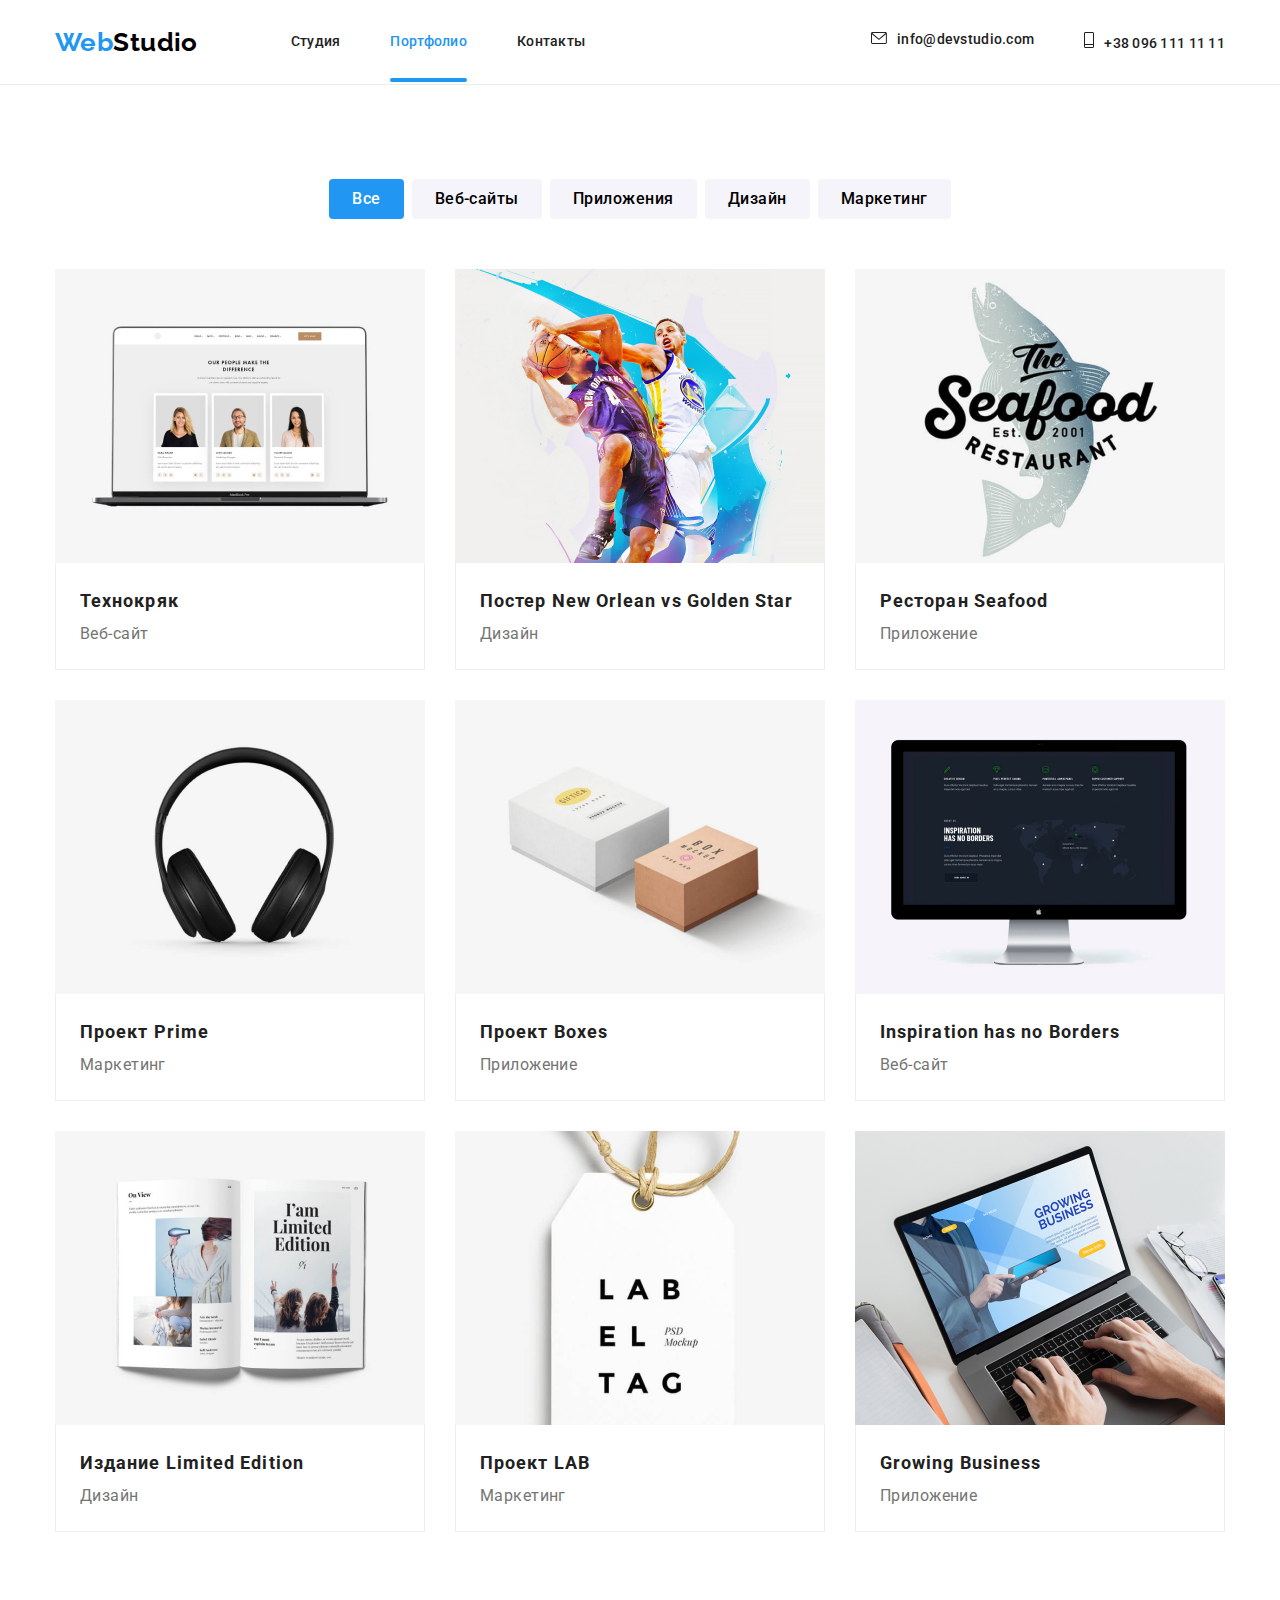
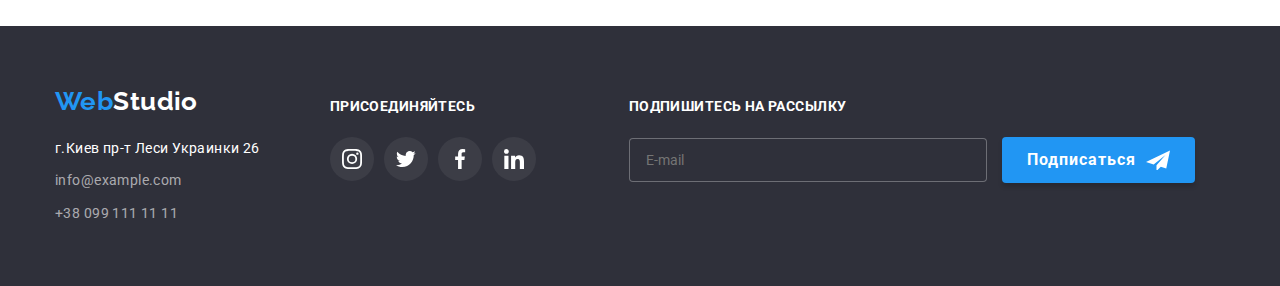
==== portfolio.html @ 928c5e3b "Initial commit" ====
<!DOCTYPE html>
<html lang="en">
  <head>
    <meta charset="UTF-8" />
    <meta http-equiv="X-UA-Compatible" content="IE=edge" />
    <meta name="viewport" content="width=device-width, initial-scale=1.0" />
    <title>Portfolio</title>
    <link rel="preconnect" href="https://fonts.googleapis.com" />
    <link rel="preconnect" href="https://fonts.gstatic.com" crossorigin />
    <link
      href="https://fonts.googleapis.com/css2?family=Raleway:ital,wght@0,700;1,700&family=Roboto:wght@400;500;700;900&display=swap"
      rel="stylesheet"
    />
    <link
    rel="stylesheet"
    href="https://cdnjs.cloudflare.com/ajax/libs/modern-normalize/1.1.0/modern-normalize.min.css"
  />
   <link rel="stylesheet" href="./css/main.min.css">
  </head>
  <body>
    <header class="header">
      <div class="container header__section">            
          <a class="header__logo logo link"=./index.html" 
            >Web<span class="header__logo--black">Studio</span></a>
        <nav class="header__nav">
        <ul class="nav list no-bullet">
          <li class="nav__item"><a href="./index.html" class="nav__link">Студия</a></li>
          <li class="nav__item"><a href="./portfolio.html" class="nav__link nav__link--current">Портфолио</a></li>
          <li class="nav__item"><a href="" class="nav__link">Контакты</a></li>
        </ul>
      </nav>
      <ul class="header-contact header-contack__list no-bullet">
        <li class="header-contact__item"><a href="mailto:info@devstudio.com" class="header-contact__link link"><svg class="header-contact__icon" width="16" height="12">
          <use href="./images/icons.svg#icon-envelope"></use>
        </svg>info@devstudio.com</a></li>
        <li class="header-contact__item"><a href="tel:+380961111111" class="header-contact__link link"><svg class="header-contact__icon" width="10" height="16">
          <use href="./images/icons.svg#icon-mobile"></use>
        </svg>+38 096 111 11 11</a></li>
      </ul>
    </div>
    
    </header>

    <main>
      <section class = "portfolio">
        <div class = "container">
        <h1 class = "section-title visually-hidden">Портфолио</h1>
        <ul class ="portfolio__buttons no-bullet">
          <li class ="button__list"><button type="button" class="portfolio__button portfolio__button--active">Все</button></li>
          <li class ="button__list"><button type="button" class="portfolio__button">Веб-сайты</button></li>
          <li class ="button__list"><button type="button" class="portfolio__button">Приложения</button></li>
          <li class ="button__list"><button type="button" class="portfolio__button">Дизайн</button></li>
          <li class ="button__list"><button type="button" class="portfolio__button">Маркетинг</button></li>
        </ul>

        <ul class="portfolio-cards no-bullet">
          <li class="portfolio-cards__item">   
            <a class="portfolio-cards__link" href="">          
           <div class = "portfolio-cards__description"> <img src="./images/laptop.jpg" alt="note-book" width="370" height="294" />
            <p class="portfolio-cards__text">Lorem ipsum dolor sit amet consectetur adipisicing elit. Quod exercitationem, recusandae earum porro expedita accusantium blanditiis molestias dignissimos quia ipsum doloremque veniam! Perferendis illo mollitia necessitatibus vero. Nihil, molestias soluta?</p>
</div>
            <div class="portfolio-name">
            <h2 class="portfolio-name__heading">Технокряк</h2>
            <p class="portfolio-name__descr">Веб-сайт</p> 
          </div>
          </a>
          </li>

          <li class="portfolio-cards__item">
            <a class="portfolio-cards__link" href="">
            <div class = "portfolio-cards__description"><img src="./images/players.jpg" alt="players" width="370" height="294" />
              <p class="portfolio-cards__text">Lorem ipsum dolor sit amet consectetur adipisicing elit. Quod exercitationem, recusandae earum porro expedita accusantium blanditiis molestias dignissimos quia ipsum doloremque veniam! Perferendis illo mollitia necessitatibus vero. Nihil, molestias soluta?</p>
            </div>
            <div class="portfolio-name">
            <h2 class="portfolio-name__heading">Постер New Orlean vs Golden Star</h2>
            <p class="portfolio-name__descr">Дизайн</p>
          </div>
          </a>
          </li>
          <li class="portfolio-cards__item">
            <a class="portfolio-cards__link" href="">
            <div class = "portfolio-cards__description"> <img src="./images/seafood.jpg" alt="logo restoran" width="370" height="294" />
              <p class="portfolio-cards__text">Lorem ipsum dolor sit amet consectetur adipisicing elit. Quod exercitationem, recusandae earum porro expedita accusantium blanditiis molestias dignissimos quia ipsum doloremque veniam! Perferendis illo mollitia necessitatibus vero. Nihil, molestias soluta?</p>
            </div>
            <div class="portfolio-name">
            <h2 class="portfolio-name__heading">Ресторан Seafood</h2>
            <p class="portfolio-name__descr">Приложение</p>
          </div>
          </a>
          </li>
          <li class="portfolio-cards__item">
            <a class="portfolio-cards__link" href="">
            <div class = "portfolio-cards__description"><img src="./images/headphones.jpg" alt="Headphones" width="370" height="294" />
              <p class="portfolio-cards__text">Lorem ipsum dolor sit amet consectetur adipisicing elit. Quod exercitationem, recusandae earum porro expedita accusantium blanditiis molestias dignissimos quia ipsum doloremque veniam! Perferendis illo mollitia necessitatibus vero. Nihil, molestias soluta?</p>
            </div>
            <div class="portfolio-name">
            <h2 class="portfolio-name__heading">Проект Prime</h2>
            <p class="portfolio-name__descr">Маркетинг</p>
          </div>
          </a>
          </li>
          <li class="portfolio-cards__item">
            <a class="portfolio-cards__link" href="">
            <div class = "portfolio-cards__description"><img src="./images/blocks.jpg" alt="two blocks" width="370" height="294" />
              <p class="portfolio-cards__text">Lorem ipsum dolor sit amet consectetur adipisicing elit. Quod exercitationem, recusandae earum porro expedita accusantium blanditiis molestias dignissimos quia ipsum doloremque veniam! Perferendis illo mollitia necessitatibus vero. Nihil, molestias soluta?</p>
            </div>
            <div class="portfolio-name">
            <h2 class="portfolio-name__heading">Проект Boxes</h2>
            <p class="portfolio-name__descr">Приложение</p>
          </div>
          </a>
          </li>
          <li class="portfolio-cards__item">
            <a class="portfolio-cards__link" href="">
            <div class = "portfolio-cards__description"><img src="./images/decktop.jpg" alt="Desctop" width="370" height="294" />
              <p class="portfolio-cards__text">Lorem ipsum dolor sit amet consectetur adipisicing elit. Quod exercitationem, recusandae earum porro expedita accusantium blanditiis molestias dignissimos quia ipsum doloremque veniam! Perferendis illo mollitia necessitatibus vero. Nihil, molestias soluta?</p>
            </div>
            <div class="portfolio-name">
            <h2 lang="en" class="portfolio-name__heading">Inspiration has no Borders</h2>
            <p class="portfolio-name__descr">Веб-сайт</p></div>
            </a>
          </li>
          <li class="portfolio-cards__item">
            <a class="portfolio-cards__link" href="">
            <div class = "portfolio-cards__description"><img src="./images/magazine.jpg" alt="page magazine" width="370" height="294" />
              <p class="portfolio-cards__text">Lorem ipsum dolor sit amet consectetur adipisicing elit. Quod exercitationem, recusandae earum porro expedita accusantium blanditiis molestias dignissimos quia ipsum doloremque veniam! Perferendis illo mollitia necessitatibus vero. Nihil, molestias soluta?</p>
            </div>
            <div class="portfolio-name">
            <h2 class="portfolio-name__heading">Издание Limited Edition</h2>
            <p class="portfolio-name__descr">Дизайн</p></div>
            </a>
          </li>
          <li class="portfolio-cards__item">
            <a class="portfolio-cards__link" href="">
            <div class = "portfolio-cards__description"><img src="./images/tag.jpg" alt="Medal" width="370" height="294" />           
            <p class="portfolio-cards__text">Lorem ipsum dolor sit amet consectetur adipisicing elit. Quod exercitationem, recusandae earum porro expedita accusantium blanditiis molestias dignissimos quia ipsum doloremque veniam! Perferendis illo mollitia necessitatibus vero. Nihil, molestias soluta?</p>
            </div>
            <div class="portfolio-name">
            <h2 class="portfolio-name__heading">Проект LAB</h2>
            <p class="portfolio-name__descr">Маркетинг</p>
            </div>
            </a>
          </li>
          <li class="portfolio-cards__item">
            <a class="portfolio-cards__link" href="">
            <div class = "portfolio-cards__description"><img src="./images/laptop_hands.jpg" alt="hands on the keybords" width="370" height="294"/>
            
            <p class="portfolio-cards__text">Lorem ipsum dolor sit amet consectetur adipisicing elit. Quod exercitationem, recusandae earum porro expedita accusantium blanditiis molestias dignissimos quia ipsum doloremque veniam! Perferendis illo mollitia necessitatibus vero. Nihil, molestias soluta?</p>
          </div>
            <div class="portfolio-name">
            <h2 lang="en" class="portfolio-name__heading">Growing Business</h2>
            <p class="portfolio-name__descr">Приложение</p></div>
            </a>
          </li>
        </ul>
      </div>
      </section>
    </main>
    <footer class="footer">
      <div class="container">
        <div class="footer-flex">
          <div class="footer__contact">
      <a class="footer__logo logo link" href="./index.html"
      >Web<span class="footer__logo--white">Studio</span></a
    >
<address class="footer-contact">
        <ul class="no-bullet footer-contact__list">
          <li class="footer-adress footer-contact__list">
            <a
              href="https://goo.gl/maps/FCQ5aKZxrLypP4Zz5"
              class="footer-link footer-address"
              target="_blank"
              rel="noopener noreferrer"
            >
              г.Киев пр-т Леси Украинки 26
            </a>
          </li>
          <li class="footer-list">
            <a href="mailto:info@example.com" class="footer-link footer-contacts"
              >info@example.com</a
            >
          </li>
          <li class="footer-list">
            <a href="tel:+380991111111" class="footer-link footer-contacts">+38 099 111 11 11</a>
          </li>
        </ul>
      </address>    
    </div>    
   
    <div class ="social-footer">
      <p class ="social-footer__text">Присоединяйтесь</p>
      <ul class = "social-footer__list"> 
      <li class="social-footer__item"><a class="social-footer__link" href=""> <svg class="social-footer__icon" width="20" height="20">
        <use href="./images/icons.svg#icon-instagram"></use>
      </svg>
    </a> 
      </svg>
    </a>
  </li>
  <li class="social-footer__item"><a class="social-footer__link" href="">
    <svg class="social-footer__icon" width="20" height="20">
   <use href="./images/icons.svg#icon-twitter"></use>
 </svg>
</a>
</li>
<li class="social-foter__item"><a class="social-footer__link" href=""> 
  <svg class="social-footer__icon" width="20" height="20">
  <use href="./images/icons.svg#icon-facebook"></use>
</svg>
</a>
</li>      
<li class="social-foter__item"><a class="social-footer__link" href=""> 
  <svg class="social-footer__icon" width="20" height="20">
  <use href="./images/icons.svg#icon-linkedin"></use>
</svg>
</a>
</li>    
</ul>
      </div>
      <div class="footer-submit">
        <p class="footer-submit__text">Подпишитесь на рассылку</p>
        <div class="footer-submit__form">
          <label class="footer-submit__label" for="submit-mail"></label>
          <input class="footer-submit__input" type="email" name="submit-mail" id="submit-mail" placeholder="E-mail">
          <button class="footer-submit__btn" type="submit">Подписаться</button>
        </div>
    </div>
  </div>
    </footer> 
   </body>
</html>
---- css/main.min.css ----
:root{--main-text-cl: #757575;--add-cl: #212121;--white-cl: #ffffff;--black-cl: #000000;--accent-cl: #2196f3;--background-dark: #2f303a;--alt-background: #f5f4fa;--logo-color: #afb1b8;--timing-function: cubic-bezier(0.4, 0, 0.2, 1);--animation-duration: 250ms;--timing-function1: transform 250ms cubic-bezier(0.4, 0, 0.2, 1)}html{-webkit-box-sizing:border-box;box-sizing:border-box}*,*::before,*::after{-webkit-box-sizing:border-box;box-sizing:border-box}body{font-family:"Roboto",sans-serif;color:var(--main-text-cl);font-size:14px;background-color:var(--white-cl);letter-spacing:.03em}.link{text-decoration:none}h1,h2,h3,h4,h5,h6,p,ul{margin:0;padding:0}img{display:block;height:auto;max-width:100%}.button-cursor{cursor:pointer}.list{padding:0;margin:0}a{text-decoration:none}.no-bullet{list-style:none}.container{max-width:1200px;width:100%;margin-left:auto;margin-right:auto;padding-left:15px;padding-right:15px}.logo{font-family:"Raleway";font-weight:700;font-size:26px;line-height:1.19;color:var(--accent-cl)}.visually-hidden{position:absolute;clip:rect(1px 1px 1px 1px);clip:rect(1px, 1px, 1px, 1px);padding:0;border:0;height:1px;width:1px;overflow:hidden}.header__logo--black{color:var(--black-cl)}.logo-white{color:var(--white-cl)}.header{border-bottom:1px solid #ececec}.header__section{display:-webkit-box;display:-ms-flexbox;display:flex;-webkit-box-align:center;-ms-flex-align:center;align-items:center}.header__nav{margin-left:93px}.nav{display:-webkit-box;display:-ms-flexbox;display:flex}.nav__item:not(:last-child){margin-right:50px}.nav__link,.header-contact__link{display:block;padding-top:32px;padding-bottom:32px;font-weight:500;line-height:1.14;letter-spacing:.02em;text-decoration:none;color:var(--add-cl);-webkit-transition-property:color;transition-property:color;-webkit-transition-duration:var(--animation-duration);transition-duration:var(--animation-duration);-webkit-transition-timing-function:var(--timing-function);transition-timing-function:var(--timing-function)}.header-contact__link:hover,.header-contact__link:focus{color:var(--accent-cl)}.header-contact{display:-webkit-box;display:-ms-flexbox;display:flex;margin-left:auto}.header-contack__list{margin-left:auto}.header-contact__item+.header-contact__item{margin-left:50px}.header-contact__icon{margin-right:10px;fill:currentColor}.nav__link{position:relative}.nav__link:focus,.nav__link:hover{color:var(--accent-cl)}.nav__link--current{color:var(--accent-cl)}.nav__link--current::before{content:"";position:absolute;height:4px;width:100%;border-radius:2px;left:0;bottom:0;background-color:var(--accent-cl)}.hero{max-width:1600px;height:600px;margin-left:auto;margin-right:auto;padding-top:200px;padding-bottom:200px;background-image:-webkit-gradient(linear, left top, right top, from(rgba(47, 48, 58, 0.4)), to(rgba(47, 48, 58, 0.4))),url(../images/hero.jpg);background-image:linear-gradient(to right, rgba(47, 48, 58, 0.4), rgba(47, 48, 58, 0.4)),url(../images/hero.jpg);background-color:var(--background-dark);background-repeat:no-repeat;background-position:center;background-size:cover;text-align:center;color:var(--white-cl)}.hero__title{margin-bottom:30px;max-width:696px;margin-left:auto;margin-right:auto;font-weight:900;font-size:44px;line-height:1.36;text-align:center;letter-spacing:.06em;text-transform:uppercase}.hero__button{border-radius:4px;border:1px solid rgba(0,0,0,0);padding:10px 32px;font-weight:700;font-size:16px;font-family:inherit;line-height:1.8;letter-spacing:.06em;background-color:var(--accent-cl);color:var(--white-cl);-webkit-transition-property:background-color;transition-property:background-color;-webkit-transition-duration:var(--animation-duration);transition-duration:var(--animation-duration);-webkit-transition-timing-function:var(--timing-function);transition-timing-function:var(--timing-function)}.hero__button:hover,.hero__button:focus{color:var(--accent-cl);background-color:var(--white-cl)}.features{padding-top:94px;padding-bottom:94px}.feature-list{display:-webkit-box;display:-ms-flexbox;display:flex;margin-right:-30px}.feature-list__items{margin-right:30px;max-width:270px}.features-list__icon-fon{display:-webkit-box;display:-ms-flexbox;display:flex;width:270px;height:120px;-webkit-box-align:center;-ms-flex-align:center;align-items:center;-webkit-box-pack:center;-ms-flex-pack:center;justify-content:center;margin-bottom:30px;background-color:var(--alt-background)}.features-list__icon{-webkit-box-align:center;-ms-flex-align:center;align-items:center}.features-list__title{margin-bottom:10px;font-size:14px;line-height:1.14;text-transform:uppercase;color:var(--add-cl)}.features-list__text{line-height:1.71}.activity{padding-bottom:94px}.activity__title{text-align:center;color:var(--add-cl);margin-bottom:50px;font-size:36px;line-height:1.16}.list-activity{display:-webkit-box;display:-ms-flexbox;display:flex}.list-activity__item:not(:last-child){margin-right:30px}.list-activity__item{position:relative}.list-activity__text{position:absolute;width:100%;bottom:0;padding:27px 0px;font-weight:bold;font-size:14px;line-height:1.14;text-align:center;text-transform:uppercase;color:var(--white-cl);background-color:rgba(47,48,58,.8)}.team{padding-bottom:94px;padding-top:94px;background-color:var(--alt-background)}.team-title{text-align:center;color:var(--add-cl);margin-bottom:50px;font-size:36px;line-height:1.16}.team-list{display:-webkit-box;display:-ms-flexbox;display:flex;padding:30px 0px}.team-list__item--shadow:not(:last-child){margin-right:30px}.team-list__item--shadow{-webkit-box-shadow:0px 1px 3px rgba(0,0,0,.12),0px 1px 1px rgba(0,0,0,.14),0px 2px 1px rgba(0,0,0,.2);box-shadow:0px 1px 3px rgba(0,0,0,.12),0px 1px 1px rgba(0,0,0,.14),0px 2px 1px rgba(0,0,0,.2);border-bottom-left-radius:4px;border-bottom-right-radius:4px;background-color:var(--white-cl)}.team-list__worker{margin-top:35px;font-weight:500;font-size:16px;line-height:1.18;text-align:center;color:var(--add-cl)}.team-list__profession{margin-top:10px;padding-bottom:30px;font-size:16px;line-height:1.18;text-align:center}.team-list__social-list{list-style:none;display:-webkit-box;display:-ms-flexbox;display:flex;-webkit-box-pack:center;-ms-flex-pack:center;justify-content:center;-webkit-box-align:center;-ms-flex-align:center;align-items:center;margin-right:-10px;padding-bottom:30px}.team-list__social-item{margin-right:10px}.team-list__social-link{display:-webkit-box;display:-ms-flexbox;display:flex;-webkit-box-pack:center;-ms-flex-pack:center;justify-content:center;-webkit-box-align:center;-ms-flex-align:center;align-items:center;width:44px;height:44px;border-radius:50%;color:var(--logo-color);-webkit-transition-property:color,background-color;transition-property:color,background-color;-webkit-transition-duration:var(--animation-duration);transition-duration:var(--animation-duration);-webkit-transition-timing-function:var(--timing-function);transition-timing-function:var(--timing-function)}.team-list__social-link:hover,.team-list__social-link:focus{color:var(--white-cl);background-color:var(--accent-cl)}.team-list__social-logo{fill:currentColor}.client{padding-top:94px;padding-bottom:94px}.client__title{margin-bottom:50px;font-weight:700;font-size:36px;line-height:1.17;text-align:center;color:var(--add-cl)}.client__list{padding:0;margin:0;list-style:none;display:-webkit-box;display:-ms-flexbox;display:flex}.client__item:not(:last-child){margin-right:30px}.client__item{width:170px;height:90px}.client__link{display:-webkit-box;display:-ms-flexbox;display:flex;-webkit-box-pack:center;-ms-flex-pack:center;justify-content:center;-webkit-box-align:center;-ms-flex-align:center;align-items:center;width:170px;height:92px;border:1px solid var(--logo-color);border-radius:4px;color:var(--accent-cl);-webkit-transition-property:border;transition-property:border;-webkit-transition-duration:var(--animation-duration);transition-duration:var(--animation-duration);-webkit-transition-timing-function:var(--timing-function);transition-timing-function:var(--timing-function)}.client__link:hover,.client__link:focus{border:1px solid var(--accent-cl)}.client__link:hover .client__icon,.client__link:focus .client__icon{fill:var(--accent-cl)}.client__icon{fill:var(--logo-color);-webkit-transition-property:fill;transition-property:fill;-webkit-transition-duration:var(--animation-duration);transition-duration:var(--animation-duration);-webkit-transition-timing-function:var(--timing-function);transition-timing-function:var(--timing-function)}.footer{padding-top:60px;padding-bottom:60px;background-color:var(--background-dark);color:var(--white-cl)}.footer-flex{display:-webkit-box;display:-ms-flexbox;display:flex;margin:0;padding:0}.footer__logo--white{color:var(--white-cl)}.footer-contact{margin-top:20px}.footer-list:not(:first-child){margin-top:9px}.footer-title,.footer-link{font-family:"Raleway";font-weight:700;font-size:26px;line-height:1.19;letter-spacing:.03em;text-decoration:none;color:var(--white-cl);-webkit-transition-property:color;transition-property:color;-webkit-transition-duration:var(--animation-duration);transition-duration:var(--animation-duration);-webkit-transition-timing-function:var(--timing-function);transition-timing-function:var(--timing-function)}.footer-address{font-family:"roboto";font-weight:400;font-size:14px;line-height:1.7;letter-spacing:.03em;font-style:normal}.footer-contacts{font-family:"roboto";font-weight:400;font-size:14px;line-height:1.7;letter-spacing:.03em;color:rgba(255,255,255,.6);font-style:normal}.footer-contacts:hover,.footer-contacts:focus{color:var(--accent-cl)}.social-footer{margin-left:70px;width:206px}.social-footer__text{padding:20px 0px 10px 0px;margin-bottom:20px;font-weight:700;font-size:14px;line-height:1.14px;text-transform:uppercase;color:var(--white-cl)}.social-footer__list{display:-webkit-box;display:-ms-flexbox;display:flex;padding:0;margin-top:0;list-style:none;-webkit-box-pack:justify;-ms-flex-pack:justify;justify-content:space-between;-webkit-box-align:center;-ms-flex-align:center;align-items:center}.social-footer__item{width:44px;height:44px}.social-footer__link{width:44px;height:44px;display:block;border-radius:50%;color:#fff;background-color:rgba(255,255,255,.062745098)}.social-footer__link:hover,.social-footer__link:focus{color:var(--white-cl);background-color:var(--accent-cl)}.social-footer__icon{margin:12px 0px 0px 12px;fill:currentColor}.footer-submit{width:570px;margin-left:93px}.footer-submit__text{padding:20px 0px 10px 0px;margin-bottom:20px;font-weight:700;font-size:14px;line-height:1.14px;text-transform:uppercase;color:var(--white-cl)}.footer-submit__input{width:358px;margin:0;padding:13px 16px;border-radius:4px;border:1px solid rgba(255,255,255,.3);background-color:var(--background-dark);color:var(--white-cl)}.footer-submit__btn{display:-webkit-inline-box;display:-ms-inline-flexbox;display:inline-flex;-webkit-box-align:center;-ms-flex-align:center;align-items:center;-webkit-box-pack:center;-ms-flex-pack:center;justify-content:center;border:none;margin:0;margin-left:0px;padding:8px 25px;border-radius:4px;background-color:var(--accent-cl);-webkit-box-shadow:0px 4px 4px rgba(0,0,0,.15);box-shadow:0px 4px 4px rgba(0,0,0,.15);color:var(--white-cl);font-family:"Roboto";font-style:normal;font-weight:700;font-size:16px;line-height:1.87;letter-spacing:.06em;cursor:pointer;min-height:43px;margin-left:12px}.footer-submit__btn::after{content:"";display:inline-block;width:24px;height:20px;margin-left:10px;background-image:url(../images/send.svg)}.portfolio{padding-top:94px;padding-bottom:94px}.portfolio__buttons{display:-webkit-box;display:-ms-flexbox;display:flex;-webkit-box-pack:center;-ms-flex-pack:center;justify-content:center;margin-bottom:50px}.button__list:not(:last-child){margin-right:8px}.portfolio__button{display:inline-block;min-width:73px;border-radius:4px;border:1px solid rgba(0,0,0,0);padding:6px 22px;font-family:"Roboto",sans-serif;font-weight:500;font-size:16px;line-height:1.63;letter-spacing:.03em;text-align:center;background-color:var(--alt-background);color:var(--black-cl);cursor:pointer;-webkit-transition-property:color,background-color,-webkit-box-shadow;transition-property:color,background-color,-webkit-box-shadow;transition-property:color,background-color,box-shadow;transition-property:color,background-color,box-shadow,-webkit-box-shadow;-webkit-transition-duration:var(--animation-duration);transition-duration:var(--animation-duration);-webkit-transition-timing-function:var(--timing-function);transition-timing-function:var(--timing-function)}.portfolio__button:hover,.portfolio__button:focus{background-color:var(--accent-cl);color:var(--white-cl)}.portfolio__button--active{background-color:var(--accent-cl);color:var(--white-cl)}.portfolio-cards{display:-webkit-box;display:-ms-flexbox;display:flex;-ms-flex-wrap:wrap;flex-wrap:wrap}.portfolio-cards__item:not(:nth-child(3n)){margin-right:30px}.portfolio-cards__item{margin-bottom:30px;-webkit-transition-property:-webkit-box-shadow;transition-property:-webkit-box-shadow;transition-property:box-shadow;transition-property:box-shadow, -webkit-box-shadow;-webkit-transition-duration:var(--animation-duration);transition-duration:var(--animation-duration);-webkit-transition-timing-function:var(--timing-function);transition-timing-function:var(--timing-function)}.portfolio-cards__item:nth-child(n+7){margin-bottom:0}.portfolio-cards__item:hover,.portfolio-cards__item:focus{-webkit-box-shadow:0px 3px 1px rgba(0,0,0,.1),0px 1px 2px rgba(0,0,0,.08),0px 2px 2px rgba(0,0,0,.12);box-shadow:0px 3px 1px rgba(0,0,0,.1),0px 1px 2px rgba(0,0,0,.08),0px 2px 2px rgba(0,0,0,.12)}.portfolio-cards__link{display:block}.portfolio-cards__link:focus{-webkit-box-shadow:0px 1px 1px rgba(0,0,0,.12),0px 4px 4px rgba(0,0,0,.06),1px 4px 6px rgba(0,0,0,.16);box-shadow:0px 1px 1px rgba(0,0,0,.12),0px 4px 4px rgba(0,0,0,.06),1px 4px 6px rgba(0,0,0,.16)}.portfolio-cards__link:focus .overlay-text{-webkit-transform:translateY(0%);transform:translateY(0%)}.portfolio-name{border:1px solid #eee;border-top:rgba(0,0,0,0);padding:20px 24px}.portfolio-name__heading{font-size:18px;line-height:2;letter-spacing:.06em;color:var(--add-cl)}.portfolio-name__descr{font-size:16px;line-height:1.87;font-weight:400;color:#757575}.portfolio-cards__description{position:relative;overflow:hidden}.portfolio-cards__description:hover .portfolio-cards__text{-webkit-transform:translateY(0%);transform:translateY(0%)}.portfolio-cards__text{position:absolute;display:-webkit-box;display:-ms-flexbox;display:flex;-webkit-box-pack:center;-ms-flex-pack:center;justify-content:center;-webkit-box-align:center;-ms-flex-align:center;align-items:center;top:0;left:0;width:100%;height:100%;overflow:hidden;font-weight:normal;padding:24px;font-size:18px;line-height:1.5555555556;letter-spacing:.03em;color:var(--alt-background);background-color:rgba(33,150,243,.9);-webkit-transform:translateY(101%);transform:translateY(101%);-webkit-transition:var(--timing-function1);transition:var(--timing-function1)}.backdrop{position:fixed;top:0;left:0;width:100%;height:100%;background:rgba(0,0,0,.2)}.backdrop.is-hidden{opacity:0;pointer-events:none;-webkit-transition-duration:var(--animation-duration);transition-duration:var(--animation-duration);-webkit-transition-timing-function:var(--timing-function);transition-timing-function:var(--timing-function)}.backdrop.is-hidden .modal{-webkit-transform:translate(-50%, -50%) scale(0.2);transform:translate(-50%, -50%) scale(0.2)}.modal{position:absolute;top:50%;left:50%;padding:40px;min-width:528px;min-height:581px;background-color:var(--alt-background);-webkit-box-shadow:0px 1px 3px rgba(0,0,0,.12),0px 1px 1px rgba(0,0,0,.14),0px 2px 1px rgba(0,0,0,.2);box-shadow:0px 1px 3px rgba(0,0,0,.12),0px 1px 1px rgba(0,0,0,.14),0px 2px 1px rgba(0,0,0,.2);border-radius:4px;-webkit-transform:translate(-50%, -50%) scale(1);transform:translate(-50%, -50%) scale(1);-webkit-transition:var(--timing-function1),opacity 250ms cubic-bezier(0.4, 0, 0.2, 1);transition:var(--timing-function1),opacity 250ms cubic-bezier(0.4, 0, 0.2, 1)}.close-modal-btn{position:absolute;top:8px;right:8px;width:30px;height:30px;border-radius:50%;border:1px solid rgba(0,0,0,.1);background-color:var(--background-color1);-webkit-transition-property:color;transition-property:color;-webkit-transition-duration:var(--animation-duration);transition-duration:var(--animation-duration);-webkit-transition-timing-function:var(--timing-function);transition-timing-function:var(--timing-function)}.close-modal-btn:hover,.close-modal-btn:focus{color:var(--accent-cl)}.close-modal-btn:hover .close-modal-btn-icon,.close-modal-btn:focus .close-modal-btn-icon{fill:currentColor}.form-title{font-weight:700;font-size:20px;line-height:1.15;text-align:center;color:#000;margin-bottom:20px}.form-field{position:relative;display:-webkit-box;display:-ms-flexbox;display:flex;-webkit-box-orient:vertical;-webkit-box-direction:normal;-ms-flex-direction:column;flex-direction:column;margin-bottom:10px}.form-label,.comment-label{font-size:12px;line-height:1.17;letter-spacing:.01em;color:var(--main-text-cl);margin-bottom:4px}.form-input{width:100%;margin:0;padding:11px 42px;border:1px solid rgba(33,33,33,.2);border-radius:4px;-webkit-transition:border-color 250ms cubic-bezier(0.4, 0, 0.2, 1);transition:border-color 250ms cubic-bezier(0.4, 0, 0.2, 1)}.form-input:hover,.form-input:focus{outline:none;border-color:var(--accent-cl)}.form-input:hover~.input-icon,.form-input:focus~.input-icon{fill:var(--accent-cl)}.input-icon{position:absolute;top:50%;left:15px;-webkit-transform:translateY(25%);transform:translateY(25%);display:inline-block;width:12px;height:12px;-webkit-transition:fill 250ms cubic-bezier(0.4, 0, 0.2, 1);transition:fill 250ms cubic-bezier(0.4, 0, 0.2, 1)}textarea{resize:none;border:1px solid rgba(33,33,33,.2);border-radius:4px;padding:12px 16px;font-size:12px;line-height:1.17;letter-spacing:.01em;height:120px;-webkit-transition:border-color 250ms cubic-bezier(0.4, 0, 0.2, 1);transition:border-color 250ms cubic-bezier(0.4, 0, 0.2, 1)}textarea:hover,textarea:focus{outline:none;border-color:var(--accent-cl)}.form-field-chek{padding-left:14px;margin-top:25px;margin-bottom:30px}.form-checkbox{position:absolute;width:1px;height:1px;margin:-1px;padding:0;border:0;clip:rect(0 0 0 0)}.icon-chek{display:inline-block;width:16px;height:15px;border:2px solid #212121;border-radius:2px;margin-right:7px}.form-checkbox:checked+.icon-chek{background-image:url(../images/icon-check.svg);background-position:center;background-repeat:no-repeat;background-color:var(--accent-cl);background-origin:border-box;border-color:var(--accent-cl)}.policy-label{display:-webkit-box;display:-ms-flexbox;display:flex;-webkit-box-align:center;-ms-flex-align:center;align-items:center;font-size:14px;line-height:1.71;color:var(--main-text-cl)}.policy-link{margin-left:4px;color:#2196f3;text-decoration:underline}.form-btn{display:-webkit-box;display:-ms-flexbox;display:flex;-webkit-box-align:center;-ms-flex-align:center;align-items:center;-webkit-box-pack:center;-ms-flex-pack:center;justify-content:center;margin:0 auto;padding:10px 56px;border:none;border-radius:4px;text-align:center;text-decoration:none;font-family:"Roboto";font-style:normal;font-weight:700;font-size:16px;line-height:1.87;letter-spacing:.06em;cursor:pointer;background-color:var(--accent-cl);-webkit-box-shadow:0px 4px 4px rgba(0,0,0,.15);box-shadow:0px 4px 4px rgba(0,0,0,.15);color:var(--white-cl);-webkit-transition:background-color 250ms cubic-bezier(0.4, 0, 0.2, 1);transition:background-color 250ms cubic-bezier(0.4, 0, 0.2, 1)}/*# sourceMappingURL=main.min.css.map */
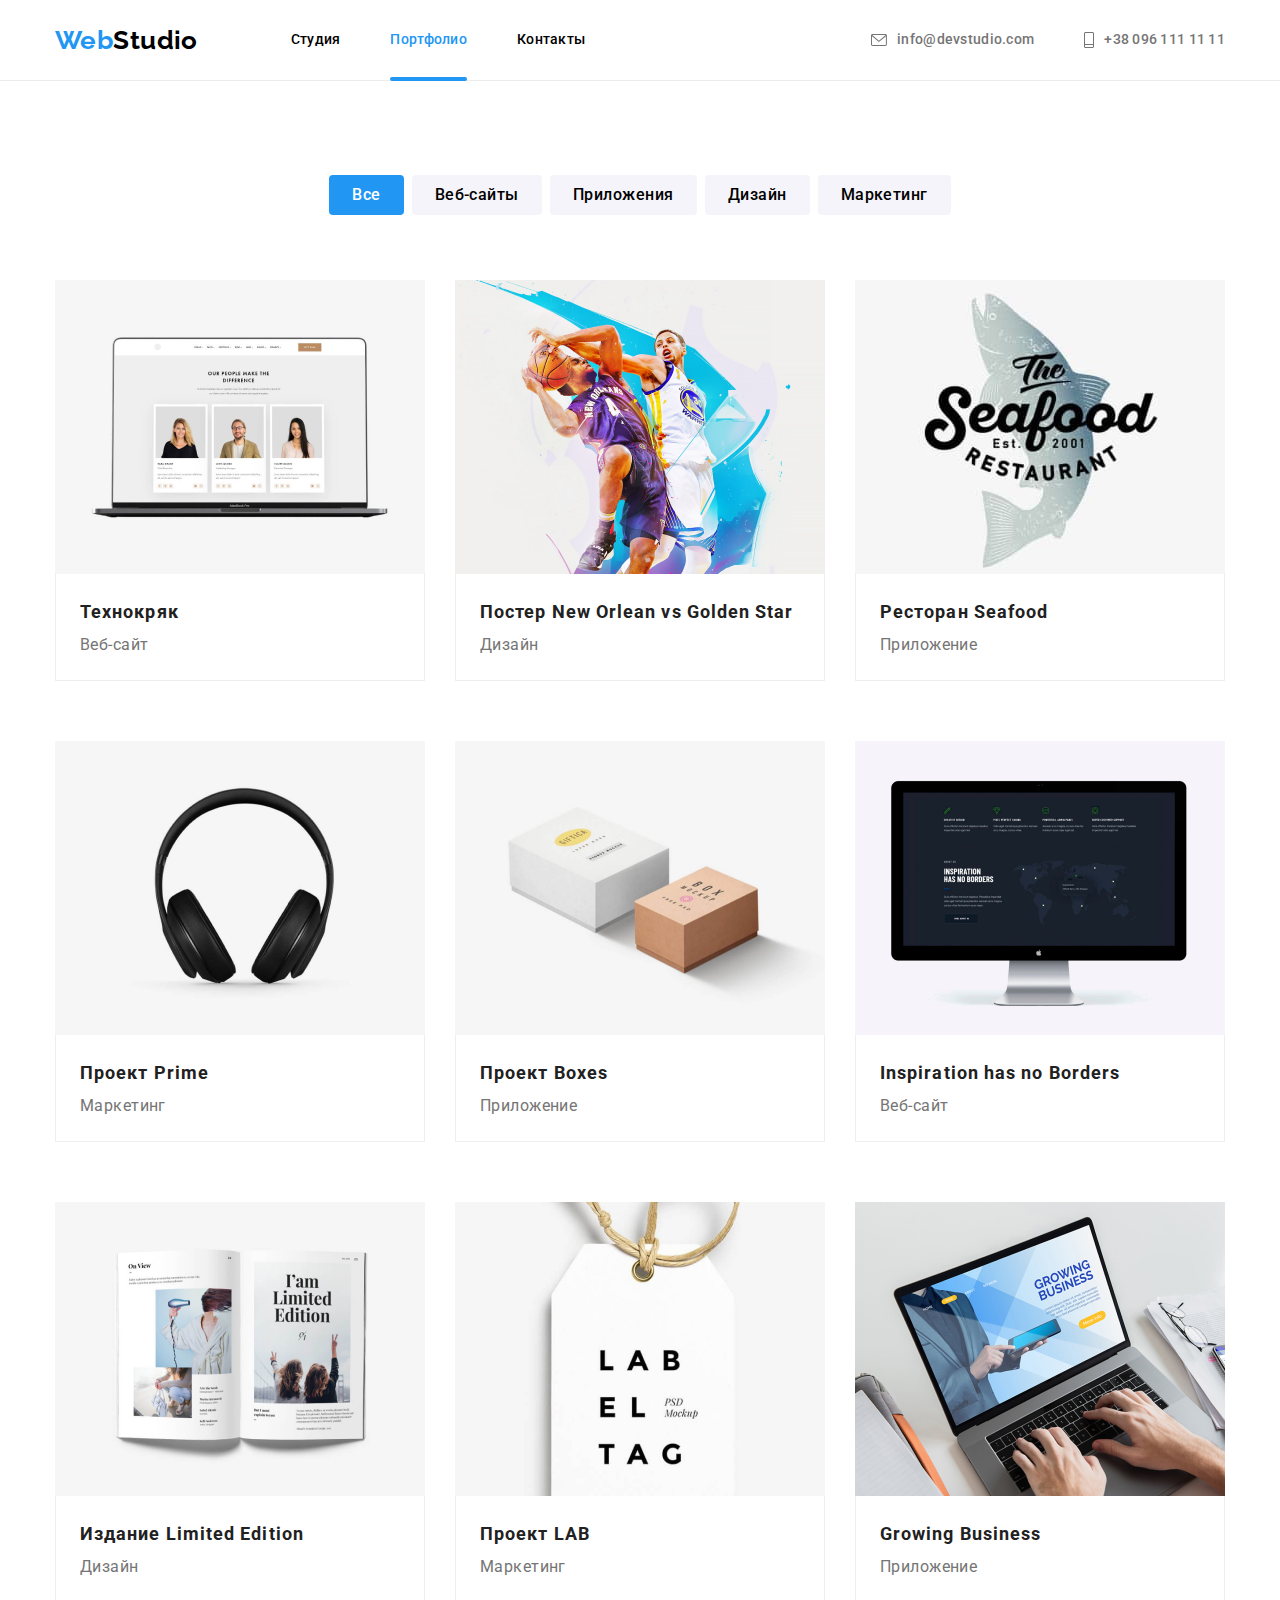
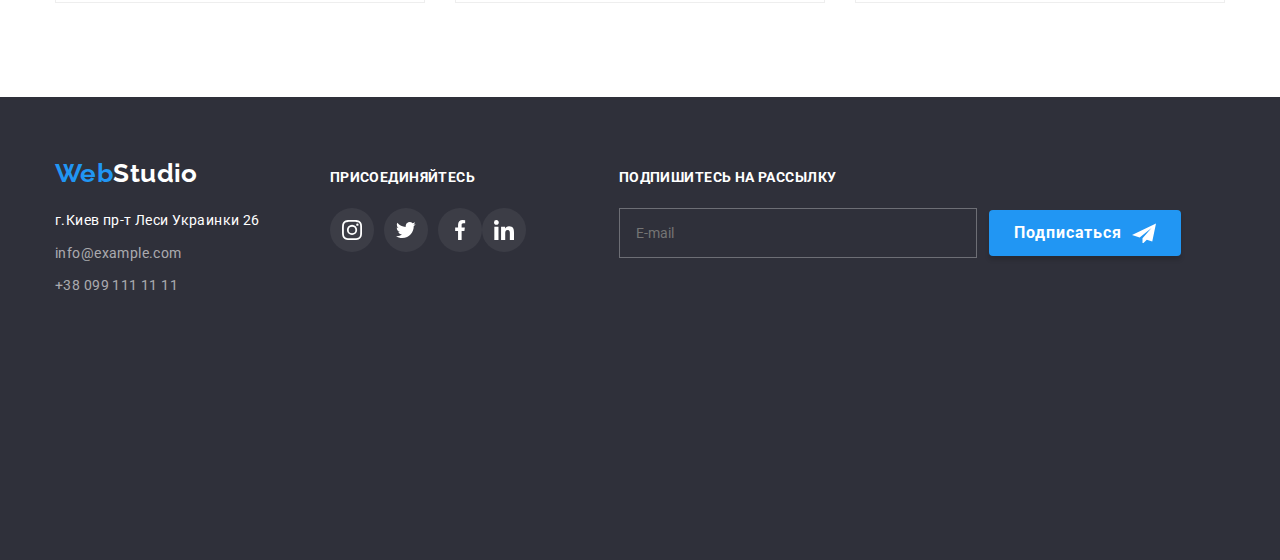
==== commit 05797dfd: "portfolio + imgload" ====
--- a/portfolio.html
+++ b/portfolio.html
@@ -18,29 +18,84 @@
    <link rel="stylesheet" href="./css/main.min.css">
   </head>
   <body>
-    <header class="header">
-      <div class="container header__section">            
-          <a class="header__logo logo link"=./index.html" 
-            >Web<span class="header__logo--black">Studio</span></a>
+       <header class="header">
+      <div class="container header__section">
         <nav class="header__nav">
-        <ul class="nav list no-bullet">
-          <li class="nav__item"><a href="./index.html" class="nav__link">Студия</a></li>
-          <li class="nav__item"><a href="./portfolio.html" class="nav__link nav__link--current">Портфолио</a></li>
-          <li class="nav__item"><a href="" class="nav__link">Контакты</a></li>
-        </ul>
-      </nav>
-      <ul class="header-contact header-contack__list no-bullet">
-        <li class="header-contact__item"><a href="mailto:info@devstudio.com" class="header-contact__link link"><svg class="header-contact__icon" width="16" height="12">
-          <use href="./images/icons.svg#icon-envelope"></use>
-        </svg>info@devstudio.com</a></li>
-        <li class="header-contact__item"><a href="tel:+380961111111" class="header-contact__link link"><svg class="header-contact__icon" width="10" height="16">
-          <use href="./images/icons.svg#icon-mobile"></use>
-        </svg>+38 096 111 11 11</a></li>
-      </ul>
-    </div>
-    
+          <a class="header__logo logo link" href="./index.html"
+            >Web<span class="header__logo--black">Studio</span></a
+          >
+          <ul class="nav list">
+            <li class="nav__item">
+              <a class="nav__link link " href="./index.html"
+                >Студия</a
+              >
+            </li>
+            <li class="nav__item">
+              <a class="nav__link link nav__link--current" href="./portfolio.html"
+                >Портфолио</a
+              >
+            </li>
+            <li class="nav__item">
+              <a class="nav__link link" href="">Контакты</a>
+            </li>
+          </ul>
+        </nav>
+        <ul class="header-contact header-contack__list list">
+          <li class="header-contact__item">
+            <a class="header-contact__link link" href="mailto:info@devstudio.com"
+              ><svg class="header-contact__icon" width="16" height="12">
+                <use href="./images/icons.svg#icon-envelope"></use>
+              </svg>
+              info@devstudio.com</a
+            >
+          </li>
+          <li class="header-contact__item">
+            <a class="header-contact__link link" href="tel:+380961111111"
+              ><svg class="header-contact__icon" width="10" height="16">
+                <use href="./images/icons.svg#icon-mobile"></use>
+              </svg>
+              +38 096 111 11 11</a
+            >
+          </li>
+        </ul>
+        <button class="menu-open" data-menu-open>
+        <svg class="menu-burger" width="24" height="16">
+          <use href="./images/icons.svg#icon-burger"></use>
+        </svg>
+        </button>
+      </div>
+      <div class="mob-menu flex is-hidden" data-menu>
+        <div>
+          <button class="menu-close" data-menu-close>
+            <svg class="menu-close" width="40" height="40">
+              <use href="./images/icons.svg#icon-close"></use>
+            </svg>
+          </button>
+          <ul class="mob-menu-list list">
+            <li class="mob-menu-list__item">
+              <a class="mob-menu-list__link link " href="./index.html">Студия</a>
+            </li>
+            <li class="mob-menu-list__item">
+              <a class="mob-menu-list__link link mob-menu-list__link--current" href="./portfolio.html">Портфолио</a>
+            </li>
+            <li class="mob-menu-list__item">
+              <a class="mob-menu-list__link link" href="">Контакты</a>
+            </li>
+          </ul>
+        </div>
+        <div class="mob-menu-list__down">
+          <a class="mob-menu-list__tell link" href="tel:+380961111111">
+            +38 096 111 11 11</a>
+          <a class="mob-menu-list__mail link" href="mailto:info@devstudio.com">info@devstudio.com</a>
+          <ul class="mob-menu-list__social list">
+            <li class="mob-menu-list__social-item">Instagram</li>
+            <li class="mob-menu-list__social-item">Twitter</li>
+            <li class="mob-menu-list__social-item">Facebook</li>
+            <li class="mob-menu-list__social-item">LinkedIn</li>
+          </ul>
+        </div>
+      </div>
     </header>
-
     <main>
       <section class = "portfolio">
         <div class = "container">
@@ -77,6 +132,7 @@
           </div>
           </a>
           </li>
+          
           <li class="portfolio-cards__item">
             <a class="portfolio-cards__link" href="">
             <div class = "portfolio-cards__description"> <img src="./images/seafood.jpg" alt="logo restoran" width="370" height="294" />
@@ -226,6 +282,7 @@
         </div>
     </div>
   </div>
+  <script src="./js/menu.js"></script>   
     </footer> 
    </body>
 </html>
--- a/css/main.min.css
+++ b/css/main.min.css
@@ -1 +1 @@
-:root{--main-text-cl: #757575;--add-cl: #212121;--white-cl: #ffffff;--black-cl: #000000;--accent-cl: #2196f3;--background-dark: #2f303a;--alt-background: #f5f4fa;--logo-color: #afb1b8;--timing-function: cubic-bezier(0.4, 0, 0.2, 1);--animation-duration: 250ms;--timing-function1: transform 250ms cubic-bezier(0.4, 0, 0.2, 1)}html{-webkit-box-sizing:border-box;box-sizing:border-box}*,*::before,*::after{-webkit-box-sizing:border-box;box-sizing:border-box}body{font-family:"Roboto",sans-serif;color:var(--main-text-cl);font-size:14px;background-color:var(--white-cl);letter-spacing:.03em}.link{text-decoration:none}h1,h2,h3,h4,h5,h6,p,ul{margin:0;padding:0}img{display:block;height:auto;max-width:100%}.button-cursor{cursor:pointer}.list{padding:0;margin:0}a{text-decoration:none}.no-bullet{list-style:none}.container{max-width:1200px;width:100%;margin-left:auto;margin-right:auto;padding-left:15px;padding-right:15px}.logo{font-family:"Raleway";font-weight:700;font-size:26px;line-height:1.19;color:var(--accent-cl)}.visually-hidden{position:absolute;clip:rect(1px 1px 1px 1px);clip:rect(1px, 1px, 1px, 1px);padding:0;border:0;height:1px;width:1px;overflow:hidden}.header__logo--black{color:var(--black-cl)}.logo-white{color:var(--white-cl)}.header{border-bottom:1px solid #ececec}.header__section{display:-webkit-box;display:-ms-flexbox;display:flex;-webkit-box-align:center;-ms-flex-align:center;align-items:center}.header__nav{margin-left:93px}.nav{display:-webkit-box;display:-ms-flexbox;display:flex}.nav__item:not(:last-child){margin-right:50px}.nav__link,.header-contact__link{display:block;padding-top:32px;padding-bottom:32px;font-weight:500;line-height:1.14;letter-spacing:.02em;text-decoration:none;color:var(--add-cl);-webkit-transition-property:color;transition-property:color;-webkit-transition-duration:var(--animation-duration);transition-duration:var(--animation-duration);-webkit-transition-timing-function:var(--timing-function);transition-timing-function:var(--timing-function)}.header-contact__link:hover,.header-contact__link:focus{color:var(--accent-cl)}.header-contact{display:-webkit-box;display:-ms-flexbox;display:flex;margin-left:auto}.header-contack__list{margin-left:auto}.header-contact__item+.header-contact__item{margin-left:50px}.header-contact__icon{margin-right:10px;fill:currentColor}.nav__link{position:relative}.nav__link:focus,.nav__link:hover{color:var(--accent-cl)}.nav__link--current{color:var(--accent-cl)}.nav__link--current::before{content:"";position:absolute;height:4px;width:100%;border-radius:2px;left:0;bottom:0;background-color:var(--accent-cl)}.hero{max-width:1600px;height:600px;margin-left:auto;margin-right:auto;padding-top:200px;padding-bottom:200px;background-image:-webkit-gradient(linear, left top, right top, from(rgba(47, 48, 58, 0.4)), to(rgba(47, 48, 58, 0.4))),url(../images/hero.jpg);background-image:linear-gradient(to right, rgba(47, 48, 58, 0.4), rgba(47, 48, 58, 0.4)),url(../images/hero.jpg);background-color:var(--background-dark);background-repeat:no-repeat;background-position:center;background-size:cover;text-align:center;color:var(--white-cl)}.hero__title{margin-bottom:30px;max-width:696px;margin-left:auto;margin-right:auto;font-weight:900;font-size:44px;line-height:1.36;text-align:center;letter-spacing:.06em;text-transform:uppercase}.hero__button{border-radius:4px;border:1px solid rgba(0,0,0,0);padding:10px 32px;font-weight:700;font-size:16px;font-family:inherit;line-height:1.8;letter-spacing:.06em;background-color:var(--accent-cl);color:var(--white-cl);-webkit-transition-property:background-color;transition-property:background-color;-webkit-transition-duration:var(--animation-duration);transition-duration:var(--animation-duration);-webkit-transition-timing-function:var(--timing-function);transition-timing-function:var(--timing-function)}.hero__button:hover,.hero__button:focus{color:var(--accent-cl);background-color:var(--white-cl)}.features{padding-top:94px;padding-bottom:94px}.feature-list{display:-webkit-box;display:-ms-flexbox;display:flex;margin-right:-30px}.feature-list__items{margin-right:30px;max-width:270px}.features-list__icon-fon{display:-webkit-box;display:-ms-flexbox;display:flex;width:270px;height:120px;-webkit-box-align:center;-ms-flex-align:center;align-items:center;-webkit-box-pack:center;-ms-flex-pack:center;justify-content:center;margin-bottom:30px;background-color:var(--alt-background)}.features-list__icon{-webkit-box-align:center;-ms-flex-align:center;align-items:center}.features-list__title{margin-bottom:10px;font-size:14px;line-height:1.14;text-transform:uppercase;color:var(--add-cl)}.features-list__text{line-height:1.71}.activity{padding-bottom:94px}.activity__title{text-align:center;color:var(--add-cl);margin-bottom:50px;font-size:36px;line-height:1.16}.list-activity{display:-webkit-box;display:-ms-flexbox;display:flex}.list-activity__item:not(:last-child){margin-right:30px}.list-activity__item{position:relative}.list-activity__text{position:absolute;width:100%;bottom:0;padding:27px 0px;font-weight:bold;font-size:14px;line-height:1.14;text-align:center;text-transform:uppercase;color:var(--white-cl);background-color:rgba(47,48,58,.8)}.team{padding-bottom:94px;padding-top:94px;background-color:var(--alt-background)}.team-title{text-align:center;color:var(--add-cl);margin-bottom:50px;font-size:36px;line-height:1.16}.team-list{display:-webkit-box;display:-ms-flexbox;display:flex;padding:30px 0px}.team-list__item--shadow:not(:last-child){margin-right:30px}.team-list__item--shadow{-webkit-box-shadow:0px 1px 3px rgba(0,0,0,.12),0px 1px 1px rgba(0,0,0,.14),0px 2px 1px rgba(0,0,0,.2);box-shadow:0px 1px 3px rgba(0,0,0,.12),0px 1px 1px rgba(0,0,0,.14),0px 2px 1px rgba(0,0,0,.2);border-bottom-left-radius:4px;border-bottom-right-radius:4px;background-color:var(--white-cl)}.team-list__worker{margin-top:35px;font-weight:500;font-size:16px;line-height:1.18;text-align:center;color:var(--add-cl)}.team-list__profession{margin-top:10px;padding-bottom:30px;font-size:16px;line-height:1.18;text-align:center}.team-list__social-list{list-style:none;display:-webkit-box;display:-ms-flexbox;display:flex;-webkit-box-pack:center;-ms-flex-pack:center;justify-content:center;-webkit-box-align:center;-ms-flex-align:center;align-items:center;margin-right:-10px;padding-bottom:30px}.team-list__social-item{margin-right:10px}.team-list__social-link{display:-webkit-box;display:-ms-flexbox;display:flex;-webkit-box-pack:center;-ms-flex-pack:center;justify-content:center;-webkit-box-align:center;-ms-flex-align:center;align-items:center;width:44px;height:44px;border-radius:50%;color:var(--logo-color);-webkit-transition-property:color,background-color;transition-property:color,background-color;-webkit-transition-duration:var(--animation-duration);transition-duration:var(--animation-duration);-webkit-transition-timing-function:var(--timing-function);transition-timing-function:var(--timing-function)}.team-list__social-link:hover,.team-list__social-link:focus{color:var(--white-cl);background-color:var(--accent-cl)}.team-list__social-logo{fill:currentColor}.client{padding-top:94px;padding-bottom:94px}.client__title{margin-bottom:50px;font-weight:700;font-size:36px;line-height:1.17;text-align:center;color:var(--add-cl)}.client__list{padding:0;margin:0;list-style:none;display:-webkit-box;display:-ms-flexbox;display:flex}.client__item:not(:last-child){margin-right:30px}.client__item{width:170px;height:90px}.client__link{display:-webkit-box;display:-ms-flexbox;display:flex;-webkit-box-pack:center;-ms-flex-pack:center;justify-content:center;-webkit-box-align:center;-ms-flex-align:center;align-items:center;width:170px;height:92px;border:1px solid var(--logo-color);border-radius:4px;color:var(--accent-cl);-webkit-transition-property:border;transition-property:border;-webkit-transition-duration:var(--animation-duration);transition-duration:var(--animation-duration);-webkit-transition-timing-function:var(--timing-function);transition-timing-function:var(--timing-function)}.client__link:hover,.client__link:focus{border:1px solid var(--accent-cl)}.client__link:hover .client__icon,.client__link:focus .client__icon{fill:var(--accent-cl)}.client__icon{fill:var(--logo-color);-webkit-transition-property:fill;transition-property:fill;-webkit-transition-duration:var(--animation-duration);transition-duration:var(--animation-duration);-webkit-transition-timing-function:var(--timing-function);transition-timing-function:var(--timing-function)}.footer{padding-top:60px;padding-bottom:60px;background-color:var(--background-dark);color:var(--white-cl)}.footer-flex{display:-webkit-box;display:-ms-flexbox;display:flex;margin:0;padding:0}.footer__logo--white{color:var(--white-cl)}.footer-contact{margin-top:20px}.footer-list:not(:first-child){margin-top:9px}.footer-title,.footer-link{font-family:"Raleway";font-weight:700;font-size:26px;line-height:1.19;letter-spacing:.03em;text-decoration:none;color:var(--white-cl);-webkit-transition-property:color;transition-property:color;-webkit-transition-duration:var(--animation-duration);transition-duration:var(--animation-duration);-webkit-transition-timing-function:var(--timing-function);transition-timing-function:var(--timing-function)}.footer-address{font-family:"roboto";font-weight:400;font-size:14px;line-height:1.7;letter-spacing:.03em;font-style:normal}.footer-contacts{font-family:"roboto";font-weight:400;font-size:14px;line-height:1.7;letter-spacing:.03em;color:rgba(255,255,255,.6);font-style:normal}.footer-contacts:hover,.footer-contacts:focus{color:var(--accent-cl)}.social-footer{margin-left:70px;width:206px}.social-footer__text{padding:20px 0px 10px 0px;margin-bottom:20px;font-weight:700;font-size:14px;line-height:1.14px;text-transform:uppercase;color:var(--white-cl)}.social-footer__list{display:-webkit-box;display:-ms-flexbox;display:flex;padding:0;margin-top:0;list-style:none;-webkit-box-pack:justify;-ms-flex-pack:justify;justify-content:space-between;-webkit-box-align:center;-ms-flex-align:center;align-items:center}.social-footer__item{width:44px;height:44px}.social-footer__link{width:44px;height:44px;display:block;border-radius:50%;color:#fff;background-color:rgba(255,255,255,.062745098)}.social-footer__link:hover,.social-footer__link:focus{color:var(--white-cl);background-color:var(--accent-cl)}.social-footer__icon{margin:12px 0px 0px 12px;fill:currentColor}.footer-submit{width:570px;margin-left:93px}.footer-submit__text{padding:20px 0px 10px 0px;margin-bottom:20px;font-weight:700;font-size:14px;line-height:1.14px;text-transform:uppercase;color:var(--white-cl)}.footer-submit__input{width:358px;margin:0;padding:13px 16px;border-radius:4px;border:1px solid rgba(255,255,255,.3);background-color:var(--background-dark);color:var(--white-cl)}.footer-submit__btn{display:-webkit-inline-box;display:-ms-inline-flexbox;display:inline-flex;-webkit-box-align:center;-ms-flex-align:center;align-items:center;-webkit-box-pack:center;-ms-flex-pack:center;justify-content:center;border:none;margin:0;margin-left:0px;padding:8px 25px;border-radius:4px;background-color:var(--accent-cl);-webkit-box-shadow:0px 4px 4px rgba(0,0,0,.15);box-shadow:0px 4px 4px rgba(0,0,0,.15);color:var(--white-cl);font-family:"Roboto";font-style:normal;font-weight:700;font-size:16px;line-height:1.87;letter-spacing:.06em;cursor:pointer;min-height:43px;margin-left:12px}.footer-submit__btn::after{content:"";display:inline-block;width:24px;height:20px;margin-left:10px;background-image:url(../images/send.svg)}.portfolio{padding-top:94px;padding-bottom:94px}.portfolio__buttons{display:-webkit-box;display:-ms-flexbox;display:flex;-webkit-box-pack:center;-ms-flex-pack:center;justify-content:center;margin-bottom:50px}.button__list:not(:last-child){margin-right:8px}.portfolio__button{display:inline-block;min-width:73px;border-radius:4px;border:1px solid rgba(0,0,0,0);padding:6px 22px;font-family:"Roboto",sans-serif;font-weight:500;font-size:16px;line-height:1.63;letter-spacing:.03em;text-align:center;background-color:var(--alt-background);color:var(--black-cl);cursor:pointer;-webkit-transition-property:color,background-color,-webkit-box-shadow;transition-property:color,background-color,-webkit-box-shadow;transition-property:color,background-color,box-shadow;transition-property:color,background-color,box-shadow,-webkit-box-shadow;-webkit-transition-duration:var(--animation-duration);transition-duration:var(--animation-duration);-webkit-transition-timing-function:var(--timing-function);transition-timing-function:var(--timing-function)}.portfolio__button:hover,.portfolio__button:focus{background-color:var(--accent-cl);color:var(--white-cl)}.portfolio__button--active{background-color:var(--accent-cl);color:var(--white-cl)}.portfolio-cards{display:-webkit-box;display:-ms-flexbox;display:flex;-ms-flex-wrap:wrap;flex-wrap:wrap}.portfolio-cards__item:not(:nth-child(3n)){margin-right:30px}.portfolio-cards__item{margin-bottom:30px;-webkit-transition-property:-webkit-box-shadow;transition-property:-webkit-box-shadow;transition-property:box-shadow;transition-property:box-shadow, -webkit-box-shadow;-webkit-transition-duration:var(--animation-duration);transition-duration:var(--animation-duration);-webkit-transition-timing-function:var(--timing-function);transition-timing-function:var(--timing-function)}.portfolio-cards__item:nth-child(n+7){margin-bottom:0}.portfolio-cards__item:hover,.portfolio-cards__item:focus{-webkit-box-shadow:0px 3px 1px rgba(0,0,0,.1),0px 1px 2px rgba(0,0,0,.08),0px 2px 2px rgba(0,0,0,.12);box-shadow:0px 3px 1px rgba(0,0,0,.1),0px 1px 2px rgba(0,0,0,.08),0px 2px 2px rgba(0,0,0,.12)}.portfolio-cards__link{display:block}.portfolio-cards__link:focus{-webkit-box-shadow:0px 1px 1px rgba(0,0,0,.12),0px 4px 4px rgba(0,0,0,.06),1px 4px 6px rgba(0,0,0,.16);box-shadow:0px 1px 1px rgba(0,0,0,.12),0px 4px 4px rgba(0,0,0,.06),1px 4px 6px rgba(0,0,0,.16)}.portfolio-cards__link:focus .overlay-text{-webkit-transform:translateY(0%);transform:translateY(0%)}.portfolio-name{border:1px solid #eee;border-top:rgba(0,0,0,0);padding:20px 24px}.portfolio-name__heading{font-size:18px;line-height:2;letter-spacing:.06em;color:var(--add-cl)}.portfolio-name__descr{font-size:16px;line-height:1.87;font-weight:400;color:#757575}.portfolio-cards__description{position:relative;overflow:hidden}.portfolio-cards__description:hover .portfolio-cards__text{-webkit-transform:translateY(0%);transform:translateY(0%)}.portfolio-cards__text{position:absolute;display:-webkit-box;display:-ms-flexbox;display:flex;-webkit-box-pack:center;-ms-flex-pack:center;justify-content:center;-webkit-box-align:center;-ms-flex-align:center;align-items:center;top:0;left:0;width:100%;height:100%;overflow:hidden;font-weight:normal;padding:24px;font-size:18px;line-height:1.5555555556;letter-spacing:.03em;color:var(--alt-background);background-color:rgba(33,150,243,.9);-webkit-transform:translateY(101%);transform:translateY(101%);-webkit-transition:var(--timing-function1);transition:var(--timing-function1)}.backdrop{position:fixed;top:0;left:0;width:100%;height:100%;background:rgba(0,0,0,.2)}.backdrop.is-hidden{opacity:0;pointer-events:none;-webkit-transition-duration:var(--animation-duration);transition-duration:var(--animation-duration);-webkit-transition-timing-function:var(--timing-function);transition-timing-function:var(--timing-function)}.backdrop.is-hidden .modal{-webkit-transform:translate(-50%, -50%) scale(0.2);transform:translate(-50%, -50%) scale(0.2)}.modal{position:absolute;top:50%;left:50%;padding:40px;min-width:528px;min-height:581px;background-color:var(--alt-background);-webkit-box-shadow:0px 1px 3px rgba(0,0,0,.12),0px 1px 1px rgba(0,0,0,.14),0px 2px 1px rgba(0,0,0,.2);box-shadow:0px 1px 3px rgba(0,0,0,.12),0px 1px 1px rgba(0,0,0,.14),0px 2px 1px rgba(0,0,0,.2);border-radius:4px;-webkit-transform:translate(-50%, -50%) scale(1);transform:translate(-50%, -50%) scale(1);-webkit-transition:var(--timing-function1),opacity 250ms cubic-bezier(0.4, 0, 0.2, 1);transition:var(--timing-function1),opacity 250ms cubic-bezier(0.4, 0, 0.2, 1)}.close-modal-btn{position:absolute;top:8px;right:8px;width:30px;height:30px;border-radius:50%;border:1px solid rgba(0,0,0,.1);background-color:var(--background-color1);-webkit-transition-property:color;transition-property:color;-webkit-transition-duration:var(--animation-duration);transition-duration:var(--animation-duration);-webkit-transition-timing-function:var(--timing-function);transition-timing-function:var(--timing-function)}.close-modal-btn:hover,.close-modal-btn:focus{color:var(--accent-cl)}.close-modal-btn:hover .close-modal-btn-icon,.close-modal-btn:focus .close-modal-btn-icon{fill:currentColor}.form-title{font-weight:700;font-size:20px;line-height:1.15;text-align:center;color:#000;margin-bottom:20px}.form-field{position:relative;display:-webkit-box;display:-ms-flexbox;display:flex;-webkit-box-orient:vertical;-webkit-box-direction:normal;-ms-flex-direction:column;flex-direction:column;margin-bottom:10px}.form-label,.comment-label{font-size:12px;line-height:1.17;letter-spacing:.01em;color:var(--main-text-cl);margin-bottom:4px}.form-input{width:100%;margin:0;padding:11px 42px;border:1px solid rgba(33,33,33,.2);border-radius:4px;-webkit-transition:border-color 250ms cubic-bezier(0.4, 0, 0.2, 1);transition:border-color 250ms cubic-bezier(0.4, 0, 0.2, 1)}.form-input:hover,.form-input:focus{outline:none;border-color:var(--accent-cl)}.form-input:hover~.input-icon,.form-input:focus~.input-icon{fill:var(--accent-cl)}.input-icon{position:absolute;top:50%;left:15px;-webkit-transform:translateY(25%);transform:translateY(25%);display:inline-block;width:12px;height:12px;-webkit-transition:fill 250ms cubic-bezier(0.4, 0, 0.2, 1);transition:fill 250ms cubic-bezier(0.4, 0, 0.2, 1)}textarea{resize:none;border:1px solid rgba(33,33,33,.2);border-radius:4px;padding:12px 16px;font-size:12px;line-height:1.17;letter-spacing:.01em;height:120px;-webkit-transition:border-color 250ms cubic-bezier(0.4, 0, 0.2, 1);transition:border-color 250ms cubic-bezier(0.4, 0, 0.2, 1)}textarea:hover,textarea:focus{outline:none;border-color:var(--accent-cl)}.form-field-chek{padding-left:14px;margin-top:25px;margin-bottom:30px}.form-checkbox{position:absolute;width:1px;height:1px;margin:-1px;padding:0;border:0;clip:rect(0 0 0 0)}.icon-chek{display:inline-block;width:16px;height:15px;border:2px solid #212121;border-radius:2px;margin-right:7px}.form-checkbox:checked+.icon-chek{background-image:url(../images/icon-check.svg);background-position:center;background-repeat:no-repeat;background-color:var(--accent-cl);background-origin:border-box;border-color:var(--accent-cl)}.policy-label{display:-webkit-box;display:-ms-flexbox;display:flex;-webkit-box-align:center;-ms-flex-align:center;align-items:center;font-size:14px;line-height:1.71;color:var(--main-text-cl)}.policy-link{margin-left:4px;color:#2196f3;text-decoration:underline}.form-btn{display:-webkit-box;display:-ms-flexbox;display:flex;-webkit-box-align:center;-ms-flex-align:center;align-items:center;-webkit-box-pack:center;-ms-flex-pack:center;justify-content:center;margin:0 auto;padding:10px 56px;border:none;border-radius:4px;text-align:center;text-decoration:none;font-family:"Roboto";font-style:normal;font-weight:700;font-size:16px;line-height:1.87;letter-spacing:.06em;cursor:pointer;background-color:var(--accent-cl);-webkit-box-shadow:0px 4px 4px rgba(0,0,0,.15);box-shadow:0px 4px 4px rgba(0,0,0,.15);color:var(--white-cl);-webkit-transition:background-color 250ms cubic-bezier(0.4, 0, 0.2, 1);transition:background-color 250ms cubic-bezier(0.4, 0, 0.2, 1)}/*# sourceMappingURL=main.min.css.map */+:root{--main-text-cl: #757575;--add-cl: #212121;--white-cl: #ffffff;--black-cl: #000000;--accent-cl: #2196f3;--background-dark: #2f303a;--alt-background: #f5f4fa;--logo-color: #afb1b8;--timing-function: cubic-bezier(0.4, 0, 0.2, 1);--animation-duration: 250ms;--timing-function1: transform 250ms cubic-bezier(0.4, 0, 0.2, 1)}html{-webkit-box-sizing:border-box;box-sizing:border-box}*,*::before,*::after{-webkit-box-sizing:border-box;box-sizing:border-box}body{font-family:"Roboto",sans-serif;color:var(--main-text-cl);font-size:14px;background-color:var(--white-cl);letter-spacing:.03em}.link{text-decoration:none}h1,h2,h3,h4,h5,h6,p,ul{margin:0;padding:0}img{display:block;height:auto;max-width:100%}.button-cursor{cursor:pointer}.list{padding:0;margin:0;list-style:none}a{text-decoration:none}.no-bullet{list-style:none}.container{width:100%;margin-left:auto;margin-right:auto}@media screen and (min-width: 480px){.container{padding-left:15px;padding-right:15px}}@media screen and (min-width: 480px){.container{max-width:480px}}@media screen and (min-width: 768px){.container{max-width:768px}}@media screen and (min-width: 1200px){.container{max-width:1200px}}.logo{font-family:"Raleway";font-weight:700;font-size:26px;line-height:1.19;color:var(--accent-cl)}.visually-hidden{position:absolute;clip:rect(1px 1px 1px 1px);clip:rect(1px, 1px, 1px, 1px);padding:0;border:0;height:1px;width:1px;overflow:hidden}.header{border-bottom:1px solid #ececec}@media screen and (max-width: 767px){.header{padding-top:16px;padding-bottom:16px}}.header__section{display:-webkit-box;display:-ms-flexbox;display:flex;-webkit-box-align:center;-ms-flex-align:center;align-items:center;-webkit-box-pack:justify;-ms-flex-pack:justify;justify-content:space-between;padding-left:15px;padding-right:15px}@media screen and (max-width: 767px){.header__section{max-width:767px}}.header__nav{display:-webkit-box;display:-ms-flexbox;display:flex;-webkit-box-align:center;-ms-flex-align:center;align-items:center}.header__logo{margin-right:93px}.header__logo--black{color:var(--black-cl)}.nav{display:-webkit-box;display:-ms-flexbox;display:flex}@media screen and (max-width: 767px){.nav{display:none}}.nav__item:not(:last-child){margin-right:50px}.nav__link{display:block;padding-top:32px;padding-bottom:32px;font-weight:500;font-size:14px;line-height:1.14;letter-spacing:.02em;color:var(--black-cl);position:relative;-webkit-transition:color 250ms cubic-bezier(0.4, 0, 0.2, 1);transition:color 250ms cubic-bezier(0.4, 0, 0.2, 1)}.nav__link:focus,.nav__link:hover{color:var(--accent-cl)}.nav__link--current{color:var(--accent-cl)}.nav__link--current::after{position:absolute;display:block;content:"";width:100%;height:4px;border-radius:2px;bottom:-1px;background-color:var(--accent-cl)}.header-contact{display:-webkit-box;display:-ms-flexbox;display:flex}@media screen and (max-width: 767px){.header-contact{display:none}}@media screen and (min-width: 768px)and (max-width: 1199px){.header-contact{-webkit-box-orient:vertical;-webkit-box-direction:normal;-ms-flex-direction:column;flex-direction:column;-ms-flex-line-pack:center;align-content:center}}.header-contack__list{margin-left:auto}.header-contact__item+.header-contact__item{margin-left:50px}@media screen and (min-width: 768px)and (max-width: 1199px){.header-contact__item+.header-contact__item{margin-left:0px}}@media screen and (min-width: 768px)and (max-width: 1199px){.header-contact__item{margin-left:0px}}.header-contact__link{display:-webkit-inline-box;display:-ms-inline-flexbox;display:inline-flex;padding:32px 0px 32px;-webkit-box-align:center;-ms-flex-align:center;align-items:center;font-weight:500;font-size:14px;line-height:1.14;letter-spacing:.02em;color:var(--main-text-cl);-webkit-transition:color 250ms cubic-bezier(0.4, 0, 0.2, 1);transition:color 250ms cubic-bezier(0.4, 0, 0.2, 1)}.header-contact__link:hover,.header-contact__link:focus{color:var(--accent-cl)}@media screen and (min-width: 768px)and (max-width: 1199px){.header-contact__link{padding:0}}@media screen and (min-width: 768px)and (max-width: 1199px){.header-contact__item:not(:last-child){margin-bottom:10px}}.header-contact__icon{margin-right:10px;fill:currentColor}.mob-menu{width:100vw;height:100vh;position:fixed;background-color:#fff;top:0;right:0;padding:15px 10px 48px 40px;z-index:999}.flex{display:-webkit-box;display:-ms-flexbox;display:flex;-webkit-box-orient:vertical;-webkit-box-direction:normal;-ms-flex-direction:column;flex-direction:column;-webkit-box-pack:justify;-ms-flex-pack:justify;justify-content:space-between}.menu-open{display:-webkit-box;display:-ms-flexbox;display:flex;-webkit-box-align:center;-ms-flex-align:center;align-items:center;-webkit-box-pack:center;-ms-flex-pack:center;justify-content:center;width:40px;height:40px;background-color:rgba(0,0,0,0);color:#212121;border:none;margin-left:auto;cursor:pointer}.menu-open:hover,.menu-open:focus{fill:var(--accent-cl)}@media screen and (min-width: 768px){.menu-open{display:none}}.menu-close{display:-webkit-box;display:-ms-flexbox;display:flex;-webkit-box-align:center;-ms-flex-align:center;align-items:center;-webkit-box-pack:center;-ms-flex-pack:center;justify-content:center;background-color:rgba(0,0,0,0);color:#212121;border:none;margin-left:auto;cursor:pointer}.menu-close:hover,.menu-close:focus{fill:var(--accent-cl)}.mob-menu-list__item:not(:last-child){margin-bottom:32px}.mob-menu-list__link{font-family:Roboto;font-weight:500;font-size:40px;line-height:1.18;letter-spacing:.02em;color:#212121}.mob-menu-list__link:focus,.mob-menu-list__link:hover{color:var(--accent-cl)}.mob-menu-list__link--current{color:var(--accent-cl)}.mob-menu-list__tell{display:block;margin-bottom:32px;font-family:Roboto;font-style:normal;font-weight:500;font-size:34px;line-height:1.18;letter-spacing:.02em;color:#2196f3}.mob-menu-list__mail{display:block;font-family:Roboto;font-style:normal;font-weight:500;font-size:24px;line-height:1.17;letter-spacing:.02em;color:#757575;margin-bottom:64px}.mob-menu-list__social{display:-webkit-box;display:-ms-flexbox;display:flex;-webkit-box-orient:horizontal;-webkit-box-direction:normal;-ms-flex-direction:row;flex-direction:row;-webkit-column-gap:20px;-moz-column-gap:20px;column-gap:20px}.mob-menu-list__social-item{position:relative;font-weight:500;font-size:18px;line-height:1.22;letter-spacing:.02em;color:#2196f3}.mob-menu-list__social-item:not(:first-child)::before{content:"";display:block;position:absolute;top:0;left:-10px;width:1px;height:22px;background-color:rgba(33,33,33,.2)}.mob-menu.is-hidden{opacity:0;visibility:hidden;pointer-events:none}.hero{margin-left:auto;margin-right:auto;background-image:-webkit-gradient(linear, left top, right top, from(rgba(47, 48, 58, 0.4)), to(rgba(47, 48, 58, 0.4))),url(../images/hero.jpg);background-image:linear-gradient(to right, rgba(47, 48, 58, 0.4), rgba(47, 48, 58, 0.4)),url(../images/hero.jpg);background-color:var(--background-dark);background-repeat:no-repeat;background-position:center;background-size:cover;text-align:center;color:var(--white-cl)}@media screen and (min-width: 480px){.hero{width:480px;height:400px;padding-top:118px;padding-bottom:118px}}@media screen and (min-width: 768px){.hero{width:768px;height:400px;padding-top:118px;padding-bottom:118px}}@media screen and (min-width: 1200px){.hero{width:100%;height:600px;padding-top:200px;padding-bottom:200px}}.hero__title{margin-bottom:30px;margin-left:auto;margin-right:auto}@media screen and (min-width: 480px){.hero__title{max-width:360px;font-size:26px;font-weight:900;line-height:42px;letter-spacing:.06em;text-align:center;text-transform:uppercase}}@media screen and (min-width: 1200px){.hero__title{max-width:696px;font-weight:900;font-size:44px;line-height:1.36;text-align:center;letter-spacing:.06em;text-transform:uppercase}}.hero__button{border-radius:4px;border:1px solid rgba(0,0,0,0);font-weight:700;font-size:16px;font-family:inherit;line-height:1.8;letter-spacing:.06em;background-color:var(--accent-cl);color:var(--white-cl);-webkit-transition-property:background-color;transition-property:background-color;-webkit-transition-duration:var(--animation-duration);transition-duration:var(--animation-duration);-webkit-transition-timing-function:var(--timing-function);transition-timing-function:var(--timing-function)}.hero__button:hover,.hero__button:focus{color:var(--accent-cl);background-color:var(--white-cl)}@media screen and (min-width: 480px){.hero__button{padding:10px 24px}}@media screen and (min-width: 1200px){.hero__button{padding:10px 32px}}.features{padding-top:60px;padding-bottom:60px}@media screen and (min-width: 1200px){.features{padding-top:94px;padding-bottom:94px}}@media screen and (max-width: 479px){.features{padding-left:15px;padding-right:15px}}.feature-list{display:-webkit-box;display:-ms-flexbox;display:flex;-ms-flex-wrap:wrap;flex-wrap:wrap;-webkit-box-pack:center;-ms-flex-pack:center;justify-content:center;grid-gap:30px}@media screen and (min-width: 480px){.feature-list__items{width:450px}}@media screen and (min-width: 768px){.feature-list__items{width:354px}}@media screen and (min-width: 1200px){.feature-list__items{width:270px}}.features-list__icon-fon{display:-webkit-box;display:-ms-flexbox;display:flex;height:120px;-webkit-box-align:center;-ms-flex-align:center;align-items:center;-webkit-box-pack:center;-ms-flex-pack:center;justify-content:center;margin-bottom:30px;background-color:var(--alt-background)}@media screen and (min-width: 480px){.features-list__icon-fon{width:450px}}@media screen and (min-width: 768px){.features-list__icon-fon{width:354px}}@media screen and (min-width: 1200px){.features-list__icon-fon{width:270px}}.features-list__icon{-webkit-box-align:center;-ms-flex-align:center;align-items:center}.features-list__title{margin-bottom:10px;font-size:14px;line-height:1.14;text-transform:uppercase;color:var(--add-cl);text-align:center}@media screen and (min-width: 768px){.features-list__title{text-align:left}}.features-list__text{line-height:1.71}.activity{padding-bottom:94px}@media screen and (min-width: 480px)and (max-width: 768px){.activity{display:none}}.activity__title{text-align:center;color:var(--add-cl);margin-bottom:50px;font-size:36px;line-height:1.16}.list-activity{display:-webkit-box;display:-ms-flexbox;display:flex}.list-activity__item:not(:last-child){margin-right:30px}.list-activity__item{position:relative}.list-activity__text{position:absolute;width:100%;bottom:0;padding:27px 0px;font-weight:bold;font-size:14px;line-height:1.14;text-align:center;text-transform:uppercase;color:var(--white-cl);background-color:rgba(47,48,58,.8)}.team{padding-top:60px;padding-bottom:60px;background-color:var(--alt-background)}@media screen and (min-width: 1200px){.team{padding-top:94px;padding-bottom:94px}}.team-title{text-align:center;color:var(--add-cl)}@media screen and (min-width: 480px){.team-title{margin-bottom:30px;font-size:28px;font-weight:700;line-height:1.14;letter-spacing:.03em}}@media screen and (min-width: 1200px){.team-title{margin-bottom:50px;font-size:36px;line-height:1.16}}.team-list{display:-webkit-box;display:-ms-flexbox;display:flex;-ms-flex-wrap:wrap;flex-wrap:wrap;-webkit-box-pack:center;-ms-flex-pack:center;justify-content:center;-webkit-box-align:center;-ms-flex-align:center;align-items:center;grid-gap:30px}@media screen and (min-width: 480px){.team-list__item{width:450px}}@media screen and (min-width: 768px){.team-list__item{width:354px}}@media screen and (min-width: 1200px){.team-list__item{width:270px}}.team-list__item--shadow{-webkit-box-shadow:0px 1px 3px rgba(0,0,0,.12),0px 1px 1px rgba(0,0,0,.14),0px 2px 1px rgba(0,0,0,.2);box-shadow:0px 1px 3px rgba(0,0,0,.12),0px 1px 1px rgba(0,0,0,.14),0px 2px 1px rgba(0,0,0,.2);border-bottom-left-radius:4px;border-bottom-right-radius:4px;background-color:var(--white-cl)}.team-list__worker{margin-top:35px;font-weight:500;font-size:16px;line-height:1.18;text-align:center;color:var(--add-cl)}.team-list__profession{margin-top:10px;padding-bottom:30px;font-size:16px;line-height:1.18;text-align:center}.team-list__social-list{list-style:none;display:-webkit-box;display:-ms-flexbox;display:flex;-webkit-box-pack:center;-ms-flex-pack:center;justify-content:center;-webkit-box-align:center;-ms-flex-align:center;align-items:center;margin-right:-10px;padding-bottom:30px}.team-list__social-item{margin-right:10px}.team-list__social-link{display:-webkit-box;display:-ms-flexbox;display:flex;-webkit-box-pack:center;-ms-flex-pack:center;justify-content:center;-webkit-box-align:center;-ms-flex-align:center;align-items:center;width:44px;height:44px;border-radius:50%;color:var(--logo-color);-webkit-transition-property:color,background-color;transition-property:color,background-color;-webkit-transition-duration:var(--animation-duration);transition-duration:var(--animation-duration);-webkit-transition-timing-function:var(--timing-function);transition-timing-function:var(--timing-function)}.team-list__social-link:hover,.team-list__social-link:focus{color:var(--white-cl);background-color:var(--accent-cl)}.team-list__social-logo{fill:currentColor}.client{padding-top:60px;padding-bottom:60px}@media screen and (min-width: 1200px){.client{padding-top:94px;padding-bottom:94px}}.client__title{margin-bottom:30px;font-weight:700;font-size:28px;line-height:1.17;text-align:center;color:var(--add-cl)}@media screen and (min-width: 1200px){.client__title{margin-bottom:50px;font-size:36px}}.client__list{list-style:none;-ms-flex-wrap:wrap;flex-wrap:wrap;-webkit-box-align:center;-ms-flex-align:center;align-items:center;display:-webkit-box;display:-ms-flexbox;display:flex;grid-gap:30px}@media screen and (min-width: 1200px){.client__list{-ms-flex-wrap:nowrap;flex-wrap:nowrap}}.client__item{height:90px;-webkit-transition:border-color 250ms cubic-bezier(0.4, 0, 0.2, 1),color 250ms cubic-bezier(0.4, 0, 0.2, 1);transition:border-color 250ms cubic-bezier(0.4, 0, 0.2, 1),color 250ms cubic-bezier(0.4, 0, 0.2, 1)}.client__item:focus,.client__item:hover{color:var(--accent-cl);border-color:var(--accent-cl)}@media screen and (max-width: 767px){.client__item{width:210px}}@media screen and (min-width: 768px){.client__item{width:226px}}@media screen and (min-width: 1200px){.client__item{width:170px}}.client__link{display:-webkit-box;display:-ms-flexbox;display:flex;-webkit-box-pack:center;-ms-flex-pack:center;justify-content:center;-webkit-box-align:center;-ms-flex-align:center;align-items:center;height:92px;border:1px solid var(--logo-color);border-radius:4px;color:var(--accent-cl);-webkit-transition-property:border;transition-property:border;-webkit-transition-duration:var(--animation-duration);transition-duration:var(--animation-duration);-webkit-transition-timing-function:var(--timing-function);transition-timing-function:var(--timing-function)}.client__link:hover,.client__link:focus{border:1px solid var(--accent-cl)}@media screen and (min-width: 1200px){.client__link{width:170px}}.client__link:hover .client__icon,.client__link:focus .client__icon{fill:var(--accent-cl)}.client__icon{fill:var(--logo-color);-webkit-transition-property:fill;transition-property:fill;-webkit-transition-duration:var(--animation-duration);transition-duration:var(--animation-duration);-webkit-transition-timing-function:var(--timing-function);transition-timing-function:var(--timing-function)}.footer{padding-top:60px;padding-bottom:60px;background-color:var(--background-dark);color:var(--white-cl)}@media screen and (max-width: 1199px){.footer-flex{text-align:center}}@media screen and (min-width: 768px){.footer-flex{position:relative;height:343px}}@media screen and (min-width: 1200px){.footer-flex{display:-webkit-box;display:-ms-flexbox;display:flex;-webkit-box-align:baseline;-ms-flex-align:baseline;align-items:baseline}}.footer__logo--white{color:var(--white-cl)}.footer__logo{margin-bottom:20px}@media screen and (max-width: 767px){.footer__contact{margin-bottom:60px}}@media screen and (min-width: 768px)and (max-width: 1199px){.footer__contact{position:absolute;top:0;left:76px;width:232px;text-align:center}}@media screen and (min-width: 1200px){.footer__contact{margin-right:70px}}.footer-contact__list{margin-top:20px}.footer-list:not(:first-child){margin-top:9px}.footer-title,.footer-link{font-family:"Raleway";font-weight:700;font-size:26px;line-height:1.19;letter-spacing:.03em;text-decoration:none;color:var(--white-cl);-webkit-transition-property:color;transition-property:color;-webkit-transition-duration:var(--animation-duration);transition-duration:var(--animation-duration);-webkit-transition-timing-function:var(--timing-function);transition-timing-function:var(--timing-function)}.footer-address{font-family:"roboto";font-weight:400;font-size:14px;line-height:1.7;letter-spacing:.03em;font-style:normal}.footer-contacts{font-family:"roboto";font-weight:400;font-size:14px;line-height:1.7;letter-spacing:.03em;color:rgba(255,255,255,.6);font-style:normal}.footer-contacts:hover,.footer-contacts:focus{color:var(--accent-cl)}@media screen and (max-width: 767px){.social-footer{margin-bottom:60px}}@media screen and (min-width: 768px)and (max-width: 1199px){.social-footer{position:absolute;top:0;right:89px;width:206px;text-align:center}}.social-footer__text{padding:20px 0px 10px 0px;margin-bottom:20px;font-weight:700;font-size:14px;line-height:1.14px;text-transform:uppercase;color:var(--white-cl)}.social-footer__list{display:-webkit-box;display:-ms-flexbox;display:flex;padding:0;margin-top:0;list-style:none;-webkit-box-pack:center;-ms-flex-pack:center;justify-content:center;-webkit-box-align:center;-ms-flex-align:center;align-items:center}.social-footer__item{width:44px;height:44px;margin-right:10px}.social-footer__link{width:44px;height:44px;display:-webkit-box;display:-ms-flexbox;display:flex;width:44px;height:44px;border-radius:50%;color:#fff;background-color:rgba(255,255,255,.062745098)}.social-footer__link:hover,.social-footer__link:focus{color:var(--white-cl);background-color:var(--accent-cl)}.social-footer__icon{margin:12px 0px 0px 12px;fill:currentColor}@media screen and (min-width: 768px)and (max-width: 1199px){.footer-submit{position:absolute;left:50%;bottom:0;-webkit-transform:translateX(-50%);transform:translateX(-50%);width:450px;text-align:center}}@media screen and (min-width: 1200px){.footer-submit{margin-left:93px}}.footer-submit__text{padding:20px 0px 10px 0px;margin-bottom:20px;font-weight:700;font-size:14px;line-height:1.14px;text-transform:uppercase;color:var(--white-cl)}.footer-submit__form{display:-webkit-box;display:-ms-flexbox;display:flex;-webkit-box-pack:center;-ms-flex-pack:center;justify-content:center;-webkit-box-align:center;-ms-flex-align:center;align-items:center}@media screen and (max-width: 1199px){.footer-submit__form{-webkit-box-orient:vertical;-webkit-box-direction:normal;-ms-flex-direction:column;flex-direction:column}}.footer-submit__input{width:100%;height:50px;padding:15px 16px;margin-bottom:20px;border:1px solid rgba(255,255,255,.3);background-color:var(--background-dark);color:var(--white-cl)}@media screen and (min-width: 1200px){.footer-submit__input{display:inline-block;width:358px;margin-bottom:0}}.footer-submit__btn{display:-webkit-inline-box;display:-ms-inline-flexbox;display:inline-flex;-webkit-box-align:center;-ms-flex-align:center;align-items:center;-webkit-box-pack:center;-ms-flex-pack:center;justify-content:center;border:none;margin:0;margin-left:0px;padding:8px 25px;border-radius:4px;background-color:var(--accent-cl);-webkit-box-shadow:0px 4px 4px rgba(0,0,0,.15);box-shadow:0px 4px 4px rgba(0,0,0,.15);color:var(--white-cl);font-family:"Roboto";font-style:normal;font-weight:700;font-size:16px;line-height:1.87;letter-spacing:.06em;cursor:pointer;min-height:43px;margin-left:12px}.footer-submit__btn::after{content:"";display:inline-block;width:24px;height:20px;margin-left:10px;background-image:url(../images/send.svg)}.portfolio{padding-top:60px}@media screen and (min-width: 1200px){.portfolio{padding-top:94px;padding-bottom:94px}}.portfolio__buttons{display:-webkit-box;display:-ms-flexbox;display:flex;margin-bottom:50px}@media screen and (min-width: 480px){.portfolio__buttons{-ms-flex-wrap:wrap;flex-wrap:wrap}}@media screen and (min-width: 768px){.portfolio__buttons{-webkit-box-pack:center;-ms-flex-pack:center;justify-content:center}}.button__list:not(:last-child){margin-right:8px}.portfolio__button{display:inline-block;min-width:73px;border-radius:4px;border:1px solid rgba(0,0,0,0);padding:6px 22px;font-family:"Roboto",sans-serif;font-weight:500;font-size:16px;line-height:1.63;letter-spacing:.03em;text-align:center;background-color:var(--alt-background);color:var(--black-cl);cursor:pointer;-webkit-transition-property:color,background-color,-webkit-box-shadow;transition-property:color,background-color,-webkit-box-shadow;transition-property:color,background-color,box-shadow;transition-property:color,background-color,box-shadow,-webkit-box-shadow;-webkit-transition-duration:var(--animation-duration);transition-duration:var(--animation-duration);-webkit-transition-timing-function:var(--timing-function);transition-timing-function:var(--timing-function)}@media screen and (min-width: 480px){.portfolio__button{margin-bottom:15px}}.portfolio__button:hover,.portfolio__button:focus{background-color:var(--accent-cl);color:var(--white-cl)}.portfolio__button--active{background-color:var(--accent-cl);color:var(--white-cl)}.portfolio-cards{display:grid;grid-template-columns:auto;gap:30px 30px;-webkit-box-align:stretch;-ms-flex-align:stretch;align-items:stretch}@media screen and (min-width: 480px){.portfolio-cards{grid-template-columns:auto}}@media screen and (min-width: 768px){.portfolio-cards{grid-template-columns:auto auto}}@media screen and (min-width: 1200px){.portfolio-cards{grid-template-columns:auto auto auto}}.portfolio-cards__item{margin-bottom:30px;-webkit-transition-property:-webkit-box-shadow;transition-property:-webkit-box-shadow;transition-property:box-shadow;transition-property:box-shadow, -webkit-box-shadow;-webkit-transition-duration:var(--animation-duration);transition-duration:var(--animation-duration);-webkit-transition-timing-function:var(--timing-function);transition-timing-function:var(--timing-function)}.portfolio-cards__item:nth-child(n+7){margin-bottom:0}.portfolio-cards__item:hover,.portfolio-cards__item:focus{-webkit-box-shadow:0px 3px 1px rgba(0,0,0,.1),0px 1px 2px rgba(0,0,0,.08),0px 2px 2px rgba(0,0,0,.12);box-shadow:0px 3px 1px rgba(0,0,0,.1),0px 1px 2px rgba(0,0,0,.08),0px 2px 2px rgba(0,0,0,.12)}.portfolio-cards__link{display:block}.portfolio-cards__link:focus{-webkit-box-shadow:0px 1px 1px rgba(0,0,0,.12),0px 4px 4px rgba(0,0,0,.06),1px 4px 6px rgba(0,0,0,.16);box-shadow:0px 1px 1px rgba(0,0,0,.12),0px 4px 4px rgba(0,0,0,.06),1px 4px 6px rgba(0,0,0,.16)}.portfolio-cards__link:focus .overlay-text{-webkit-transform:translateY(0%);transform:translateY(0%)}.portfolio-name{border:1px solid #eee;border-top:rgba(0,0,0,0);padding:20px 24px}.portfolio-name__heading{font-size:18px;line-height:2;letter-spacing:.06em;color:var(--add-cl)}.portfolio-name__descr{font-size:16px;line-height:1.87;font-weight:400;color:#757575}.portfolio-cards__description{position:relative;overflow:hidden}.portfolio-cards__description:hover .portfolio-cards__text{-webkit-transform:translateY(0%);transform:translateY(0%)}.portfolio-cards__text{position:absolute;display:-webkit-box;display:-ms-flexbox;display:flex;-webkit-box-pack:center;-ms-flex-pack:center;justify-content:center;-webkit-box-align:center;-ms-flex-align:center;align-items:center;top:0;left:0;width:100%;height:100%;overflow:hidden;font-weight:normal;padding:24px;font-size:18px;line-height:1.5555555556;letter-spacing:.03em;color:var(--alt-background);background-color:rgba(33,150,243,.9);-webkit-transform:translateY(101%);transform:translateY(101%);-webkit-transition:var(--timing-function1);transition:var(--timing-function1)}.backdrop{position:fixed;top:0;left:0;width:100%;height:100%;background:rgba(0,0,0,.2)}.backdrop.is-hidden{opacity:0;pointer-events:none;-webkit-transition-duration:var(--animation-duration);transition-duration:var(--animation-duration);-webkit-transition-timing-function:var(--timing-function);transition-timing-function:var(--timing-function)}.backdrop.is-hidden .modal{-webkit-transform:translate(-50%, -50%) scale(0.2);transform:translate(-50%, -50%) scale(0.2)}.modal{position:relative;top:50%;left:50%;background-color:var(--alt-background);-webkit-box-shadow:0px 1px 3px rgba(0,0,0,.12),0px 1px 1px rgba(0,0,0,.14),0px 2px 1px rgba(0,0,0,.2);box-shadow:0px 1px 3px rgba(0,0,0,.12),0px 1px 1px rgba(0,0,0,.14),0px 2px 1px rgba(0,0,0,.2);border-radius:4px;-webkit-transform:translate(-50%, -50%) scale(1);transform:translate(-50%, -50%) scale(1);-webkit-transition:var(--timing-function1),opacity 250ms cubic-bezier(0.4, 0, 0.2, 1);transition:var(--timing-function1),opacity 250ms cubic-bezier(0.4, 0, 0.2, 1)}@media screen and (min-width: 480px){.modal{width:450px;height:609px}}@media screen and (min-width: 1200px){.modal{width:528px;height:581px}}.close-modal-btn{position:absolute;top:8px;right:8px;width:30px;height:30px;border-radius:50%;border:1px solid rgba(0,0,0,.1);background-color:var(--background-color1);-webkit-transition-property:color;transition-property:color;-webkit-transition-duration:var(--animation-duration);transition-duration:var(--animation-duration);-webkit-transition-timing-function:var(--timing-function);transition-timing-function:var(--timing-function)}.close-modal-btn:hover,.close-modal-btn:focus{color:var(--accent-cl)}.close-modal-btn:hover .close-modal-btn-icon,.close-modal-btn:focus .close-modal-btn-icon{fill:currentColor}.form{margin-left:auto;margin-right:auto;padding:40px}@media screen and (min-width: 480px){.form{width:450px}}@media screen and (min-width: 1200px){.form{width:528px}}.form-title{font-weight:700;font-size:20px;line-height:1.15;text-align:center;color:#000;margin-bottom:20px}.form-field{position:relative;display:-webkit-box;display:-ms-flexbox;display:flex;-webkit-box-orient:vertical;-webkit-box-direction:normal;-ms-flex-direction:column;flex-direction:column;margin-bottom:10px}.form-label,.comment-label{font-size:12px;line-height:1.17;letter-spacing:.01em;color:var(--main-text-cl);margin-bottom:4px}.form-input{width:100%;margin:0;padding:11px 42px;border:1px solid rgba(33,33,33,.2);border-radius:4px;-webkit-transition:border-color 250ms cubic-bezier(0.4, 0, 0.2, 1);transition:border-color 250ms cubic-bezier(0.4, 0, 0.2, 1)}.form-input:hover,.form-input:focus{outline:none;border-color:var(--accent-cl)}.form-input:hover~.input-icon,.form-input:focus~.input-icon{fill:var(--accent-cl)}.input-icon{position:absolute;top:50%;left:15px;-webkit-transform:translateY(25%);transform:translateY(25%);display:inline-block;width:12px;height:12px;-webkit-transition:fill 250ms cubic-bezier(0.4, 0, 0.2, 1);transition:fill 250ms cubic-bezier(0.4, 0, 0.2, 1)}textarea{resize:none;border:1px solid rgba(33,33,33,.2);border-radius:4px;padding:12px 16px;font-size:12px;line-height:1.17;letter-spacing:.01em;height:120px;-webkit-transition:border-color 250ms cubic-bezier(0.4, 0, 0.2, 1);transition:border-color 250ms cubic-bezier(0.4, 0, 0.2, 1)}textarea:hover,textarea:focus{outline:none;border-color:var(--accent-cl)}.form-field-chek{padding-left:0px;margin-top:25px;margin-bottom:30px}@media screen and (min-width: 1200px){.form-field-chek{padding-left:14px}}.form-field-chek .form-checkbox{position:absolute;width:1px;height:1px;margin:-1px;padding:0;border:0;clip:rect(0 0 0 0)}.form-field-chek .icon-chek{display:inline-block;width:16px;height:15px;border:2px solid #212121;border-radius:2px;margin-right:7px}.form-field-chek .form-checkbox:checked+.icon-chek{background-image:url(../images/icon-check.svg);background-position:center;background-repeat:no-repeat;background-color:var(--accent-cl);background-origin:border-box;border-color:var(--accent-cl)}.form-field-chek .policy-label{position:relative;display:-webkit-box;display:-ms-flexbox;display:flex;-webkit-box-align:center;-ms-flex-align:center;align-items:center;font-size:11px;line-height:1.14;color:var(--main-text-cl)}@media screen and (max-width: 479px){.form-field-chek .policy-label{font-size:10px;line-height:1.11}}@media screen and (min-width: 1200px){.form-field-chek .policy-label{font-size:14px;line-height:1.71}}.policy-link{margin-left:4px;color:#2196f3;text-decoration:underline}@media screen and (max-width: 479px){.policy-link{position:absolute;top:18px;left:21px}}.form-btn{display:-webkit-box;display:-ms-flexbox;display:flex;-webkit-box-align:center;-ms-flex-align:center;align-items:center;-webkit-box-pack:center;-ms-flex-pack:center;justify-content:center;margin:0 auto;padding:10px 56px;border:none;border-radius:4px;text-align:center;text-decoration:none;font-family:"Roboto";font-style:normal;font-weight:700;font-size:16px;line-height:1.87;letter-spacing:.06em;cursor:pointer;background-color:var(--accent-cl);-webkit-box-shadow:0px 4px 4px rgba(0,0,0,.15);box-shadow:0px 4px 4px rgba(0,0,0,.15);color:var(--white-cl);-webkit-transition:background-color 250ms cubic-bezier(0.4, 0, 0.2, 1);transition:background-color 250ms cubic-bezier(0.4, 0, 0.2, 1)}/*# sourceMappingURL=main.min.css.map */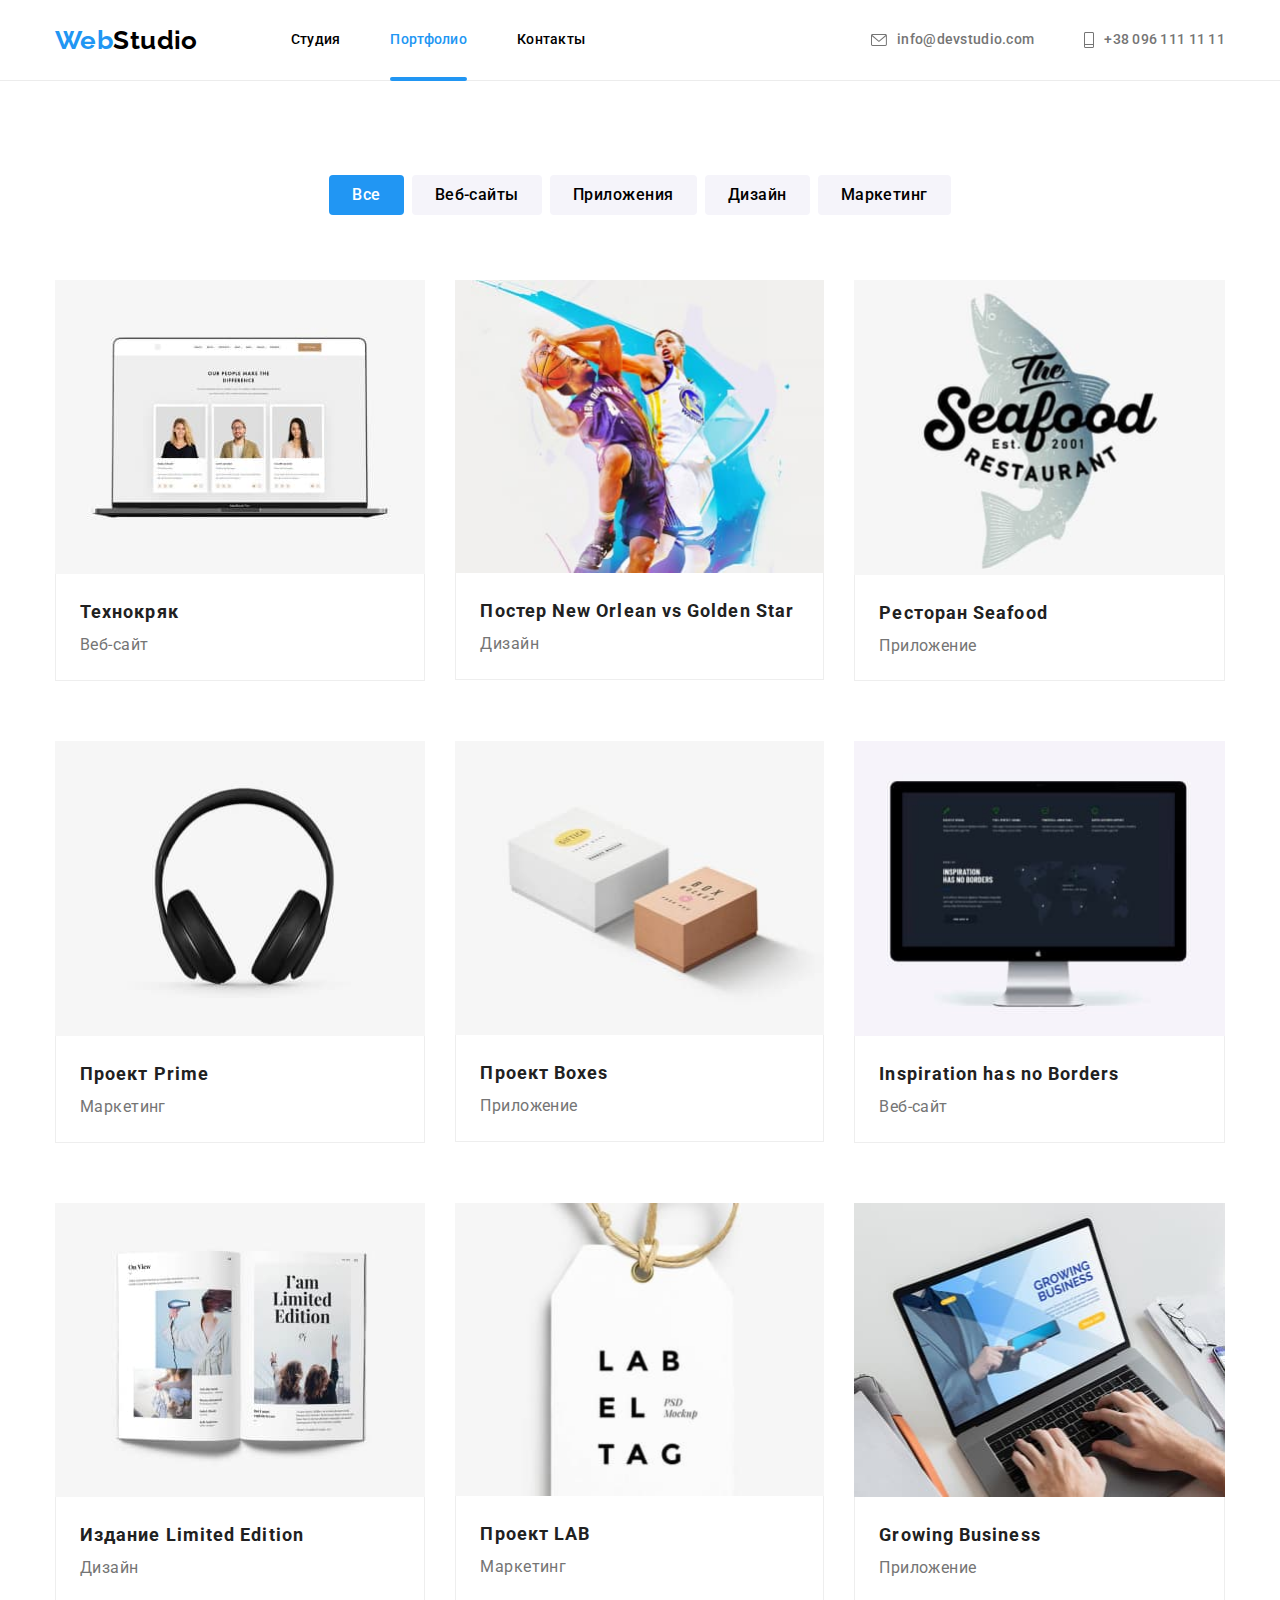
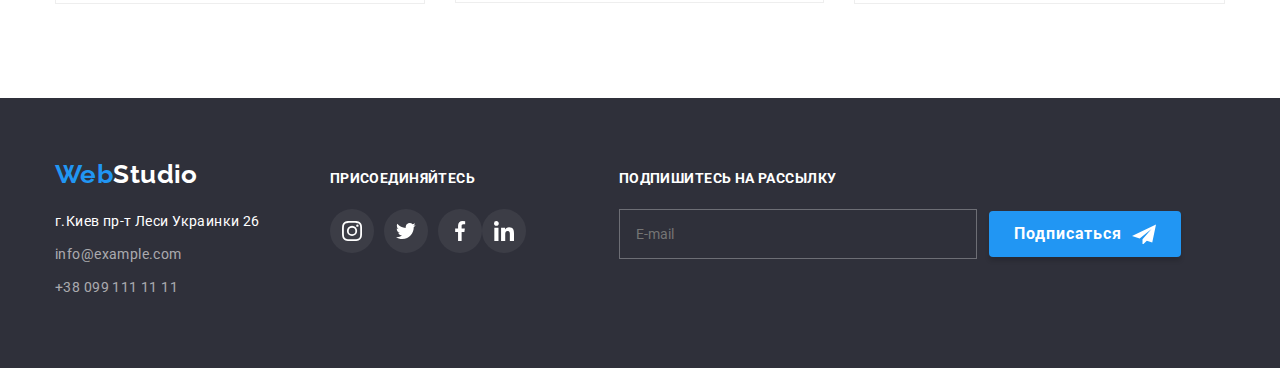
==== commit eb958289: "img done" ====
--- a/portfolio.html
+++ b/portfolio.html
@@ -111,7 +111,16 @@
         <ul class="portfolio-cards no-bullet">
           <li class="portfolio-cards__item">   
             <a class="portfolio-cards__link" href="">          
-           <div class = "portfolio-cards__description"> <img src="./images/laptop.jpg" alt="note-book" width="370" height="294" />
+           <div class = "portfolio-cards__description"> 
+            <img
+                  srcset="
+                    ./images/our-people.jpg 1x,                   
+                    ./images/our-people-2x.jpg 2x
+                  "
+                  src="./images/our-people.jpg"
+                  alt="фото сотрудников"
+                  width="450"
+                />
             <p class="portfolio-cards__text">Lorem ipsum dolor sit amet consectetur adipisicing elit. Quod exercitationem, recusandae earum porro expedita accusantium blanditiis molestias dignissimos quia ipsum doloremque veniam! Perferendis illo mollitia necessitatibus vero. Nihil, molestias soluta?</p>
 </div>
             <div class="portfolio-name">
@@ -123,7 +132,16 @@
 
           <li class="portfolio-cards__item">
             <a class="portfolio-cards__link" href="">
-            <div class = "portfolio-cards__description"><img src="./images/players.jpg" alt="players" width="370" height="294" />
+            <div class = "portfolio-cards__description">
+              <img
+                  srcset="
+                    ./images/ball.jpg 1x,                   
+                    ./images/ball-2x.jpg 2x
+                  "
+                  src="./images/ball.jpg"
+                  alt="парни играют в баскетбол"
+                  width="450"
+                />
               <p class="portfolio-cards__text">Lorem ipsum dolor sit amet consectetur adipisicing elit. Quod exercitationem, recusandae earum porro expedita accusantium blanditiis molestias dignissimos quia ipsum doloremque veniam! Perferendis illo mollitia necessitatibus vero. Nihil, molestias soluta?</p>
             </div>
             <div class="portfolio-name">
@@ -135,7 +153,16 @@
           
           <li class="portfolio-cards__item">
             <a class="portfolio-cards__link" href="">
-            <div class = "portfolio-cards__description"> <img src="./images/seafood.jpg" alt="logo restoran" width="370" height="294" />
+            <div class = "portfolio-cards__description">
+              <img
+                  srcset="
+                    ./images/seafood.jpg 1x,                   
+                    ./images/seafood-2x.jpg 2x
+                  "
+                  src="./images/seafood.jpg"
+                  alt="ресторан морепродуктов"
+                  width="450"
+                />
               <p class="portfolio-cards__text">Lorem ipsum dolor sit amet consectetur adipisicing elit. Quod exercitationem, recusandae earum porro expedita accusantium blanditiis molestias dignissimos quia ipsum doloremque veniam! Perferendis illo mollitia necessitatibus vero. Nihil, molestias soluta?</p>
             </div>
             <div class="portfolio-name">
@@ -146,7 +173,16 @@
           </li>
           <li class="portfolio-cards__item">
             <a class="portfolio-cards__link" href="">
-            <div class = "portfolio-cards__description"><img src="./images/headphones.jpg" alt="Headphones" width="370" height="294" />
+            <div class = "portfolio-cards__description">
+              <img
+                  srcset="
+                    ./images/headphone.jpg 1x,                   
+                    ./images/headphone-2x.jpg 2x
+                  "
+                  src="./images/headphone.jpg"
+                  alt="наушники"
+                  width="450"
+                />
               <p class="portfolio-cards__text">Lorem ipsum dolor sit amet consectetur adipisicing elit. Quod exercitationem, recusandae earum porro expedita accusantium blanditiis molestias dignissimos quia ipsum doloremque veniam! Perferendis illo mollitia necessitatibus vero. Nihil, molestias soluta?</p>
             </div>
             <div class="portfolio-name">
@@ -157,7 +193,16 @@
           </li>
           <li class="portfolio-cards__item">
             <a class="portfolio-cards__link" href="">
-            <div class = "portfolio-cards__description"><img src="./images/blocks.jpg" alt="two blocks" width="370" height="294" />
+            <div class = "portfolio-cards__description">
+              <img
+                  srcset="
+                    ./images/2-box.jpg 1x,                   
+                    ./images/2-box-2x.jpg 2x
+                  "
+                  src="./images/2-box.jpg"
+                  alt="две коробки"
+                  width="450"
+                />
               <p class="portfolio-cards__text">Lorem ipsum dolor sit amet consectetur adipisicing elit. Quod exercitationem, recusandae earum porro expedita accusantium blanditiis molestias dignissimos quia ipsum doloremque veniam! Perferendis illo mollitia necessitatibus vero. Nihil, molestias soluta?</p>
             </div>
             <div class="portfolio-name">
@@ -168,7 +213,16 @@
           </li>
           <li class="portfolio-cards__item">
             <a class="portfolio-cards__link" href="">
-            <div class = "portfolio-cards__description"><img src="./images/decktop.jpg" alt="Desctop" width="370" height="294" />
+            <div class = "portfolio-cards__description">
+              <img
+                  srcset="
+                    ./images/screen.jpg 1x,                   
+                    ./images/screen-2x.jpg 2x
+                  "
+                  src="./images/screen.jpg"
+                  alt="экран"
+                  width="450"
+                />
               <p class="portfolio-cards__text">Lorem ipsum dolor sit amet consectetur adipisicing elit. Quod exercitationem, recusandae earum porro expedita accusantium blanditiis molestias dignissimos quia ipsum doloremque veniam! Perferendis illo mollitia necessitatibus vero. Nihil, molestias soluta?</p>
             </div>
             <div class="portfolio-name">
@@ -178,7 +232,16 @@
           </li>
           <li class="portfolio-cards__item">
             <a class="portfolio-cards__link" href="">
-            <div class = "portfolio-cards__description"><img src="./images/magazine.jpg" alt="page magazine" width="370" height="294" />
+            <div class = "portfolio-cards__description">
+              <img
+                  srcset="
+                    ./images/book.jpg 1x,                   
+                    ./images/book-2x.jpg 2x
+                  "
+                  src="./images/2-box.jpg"
+                  alt="две коробки"
+                  width="450"
+                />
               <p class="portfolio-cards__text">Lorem ipsum dolor sit amet consectetur adipisicing elit. Quod exercitationem, recusandae earum porro expedita accusantium blanditiis molestias dignissimos quia ipsum doloremque veniam! Perferendis illo mollitia necessitatibus vero. Nihil, molestias soluta?</p>
             </div>
             <div class="portfolio-name">
@@ -188,7 +251,16 @@
           </li>
           <li class="portfolio-cards__item">
             <a class="portfolio-cards__link" href="">
-            <div class = "portfolio-cards__description"><img src="./images/tag.jpg" alt="Medal" width="370" height="294" />           
+            <div class = "portfolio-cards__description">
+             <img
+                  srcset="
+                    ./images/label.jpg 1x,                   
+                    ./images/label-2x.jpg 2x
+                  "
+                  src="./images/label.jpg"
+                  alt="бирка для чемодана"
+                  width="450"
+                />
             <p class="portfolio-cards__text">Lorem ipsum dolor sit amet consectetur adipisicing elit. Quod exercitationem, recusandae earum porro expedita accusantium blanditiis molestias dignissimos quia ipsum doloremque veniam! Perferendis illo mollitia necessitatibus vero. Nihil, molestias soluta?</p>
             </div>
             <div class="portfolio-name">
@@ -199,8 +271,16 @@
           </li>
           <li class="portfolio-cards__item">
             <a class="portfolio-cards__link" href="">
-            <div class = "portfolio-cards__description"><img src="./images/laptop_hands.jpg" alt="hands on the keybords" width="370" height="294"/>
-            
+            <div class = "portfolio-cards__description">
+              <img
+                  srcset="
+                    ./images/leptop.jpg 1x,                   
+                    ./images/leptop-2x.jpg 2x
+                  "
+                  src="./images/leptop.jpg"
+                  alt="ноутбук"
+                  width="450"
+                />
             <p class="portfolio-cards__text">Lorem ipsum dolor sit amet consectetur adipisicing elit. Quod exercitationem, recusandae earum porro expedita accusantium blanditiis molestias dignissimos quia ipsum doloremque veniam! Perferendis illo mollitia necessitatibus vero. Nihil, molestias soluta?</p>
           </div>
             <div class="portfolio-name">
--- a/css/main.min.css
+++ b/css/main.min.css
@@ -1 +1 @@
-:root{--main-text-cl: #757575;--add-cl: #212121;--white-cl: #ffffff;--black-cl: #000000;--accent-cl: #2196f3;--background-dark: #2f303a;--alt-background: #f5f4fa;--logo-color: #afb1b8;--timing-function: cubic-bezier(0.4, 0, 0.2, 1);--animation-duration: 250ms;--timing-function1: transform 250ms cubic-bezier(0.4, 0, 0.2, 1)}html{-webkit-box-sizing:border-box;box-sizing:border-box}*,*::before,*::after{-webkit-box-sizing:border-box;box-sizing:border-box}body{font-family:"Roboto",sans-serif;color:var(--main-text-cl);font-size:14px;background-color:var(--white-cl);letter-spacing:.03em}.link{text-decoration:none}h1,h2,h3,h4,h5,h6,p,ul{margin:0;padding:0}img{display:block;height:auto;max-width:100%}.button-cursor{cursor:pointer}.list{padding:0;margin:0;list-style:none}a{text-decoration:none}.no-bullet{list-style:none}.container{width:100%;margin-left:auto;margin-right:auto}@media screen and (min-width: 480px){.container{padding-left:15px;padding-right:15px}}@media screen and (min-width: 480px){.container{max-width:480px}}@media screen and (min-width: 768px){.container{max-width:768px}}@media screen and (min-width: 1200px){.container{max-width:1200px}}.logo{font-family:"Raleway";font-weight:700;font-size:26px;line-height:1.19;color:var(--accent-cl)}.visually-hidden{position:absolute;clip:rect(1px 1px 1px 1px);clip:rect(1px, 1px, 1px, 1px);padding:0;border:0;height:1px;width:1px;overflow:hidden}.header{border-bottom:1px solid #ececec}@media screen and (max-width: 767px){.header{padding-top:16px;padding-bottom:16px}}.header__section{display:-webkit-box;display:-ms-flexbox;display:flex;-webkit-box-align:center;-ms-flex-align:center;align-items:center;-webkit-box-pack:justify;-ms-flex-pack:justify;justify-content:space-between;padding-left:15px;padding-right:15px}@media screen and (max-width: 767px){.header__section{max-width:767px}}.header__nav{display:-webkit-box;display:-ms-flexbox;display:flex;-webkit-box-align:center;-ms-flex-align:center;align-items:center}.header__logo{margin-right:93px}.header__logo--black{color:var(--black-cl)}.nav{display:-webkit-box;display:-ms-flexbox;display:flex}@media screen and (max-width: 767px){.nav{display:none}}.nav__item:not(:last-child){margin-right:50px}.nav__link{display:block;padding-top:32px;padding-bottom:32px;font-weight:500;font-size:14px;line-height:1.14;letter-spacing:.02em;color:var(--black-cl);position:relative;-webkit-transition:color 250ms cubic-bezier(0.4, 0, 0.2, 1);transition:color 250ms cubic-bezier(0.4, 0, 0.2, 1)}.nav__link:focus,.nav__link:hover{color:var(--accent-cl)}.nav__link--current{color:var(--accent-cl)}.nav__link--current::after{position:absolute;display:block;content:"";width:100%;height:4px;border-radius:2px;bottom:-1px;background-color:var(--accent-cl)}.header-contact{display:-webkit-box;display:-ms-flexbox;display:flex}@media screen and (max-width: 767px){.header-contact{display:none}}@media screen and (min-width: 768px)and (max-width: 1199px){.header-contact{-webkit-box-orient:vertical;-webkit-box-direction:normal;-ms-flex-direction:column;flex-direction:column;-ms-flex-line-pack:center;align-content:center}}.header-contack__list{margin-left:auto}.header-contact__item+.header-contact__item{margin-left:50px}@media screen and (min-width: 768px)and (max-width: 1199px){.header-contact__item+.header-contact__item{margin-left:0px}}@media screen and (min-width: 768px)and (max-width: 1199px){.header-contact__item{margin-left:0px}}.header-contact__link{display:-webkit-inline-box;display:-ms-inline-flexbox;display:inline-flex;padding:32px 0px 32px;-webkit-box-align:center;-ms-flex-align:center;align-items:center;font-weight:500;font-size:14px;line-height:1.14;letter-spacing:.02em;color:var(--main-text-cl);-webkit-transition:color 250ms cubic-bezier(0.4, 0, 0.2, 1);transition:color 250ms cubic-bezier(0.4, 0, 0.2, 1)}.header-contact__link:hover,.header-contact__link:focus{color:var(--accent-cl)}@media screen and (min-width: 768px)and (max-width: 1199px){.header-contact__link{padding:0}}@media screen and (min-width: 768px)and (max-width: 1199px){.header-contact__item:not(:last-child){margin-bottom:10px}}.header-contact__icon{margin-right:10px;fill:currentColor}.mob-menu{width:100vw;height:100vh;position:fixed;background-color:#fff;top:0;right:0;padding:15px 10px 48px 40px;z-index:999}.flex{display:-webkit-box;display:-ms-flexbox;display:flex;-webkit-box-orient:vertical;-webkit-box-direction:normal;-ms-flex-direction:column;flex-direction:column;-webkit-box-pack:justify;-ms-flex-pack:justify;justify-content:space-between}.menu-open{display:-webkit-box;display:-ms-flexbox;display:flex;-webkit-box-align:center;-ms-flex-align:center;align-items:center;-webkit-box-pack:center;-ms-flex-pack:center;justify-content:center;width:40px;height:40px;background-color:rgba(0,0,0,0);color:#212121;border:none;margin-left:auto;cursor:pointer}.menu-open:hover,.menu-open:focus{fill:var(--accent-cl)}@media screen and (min-width: 768px){.menu-open{display:none}}.menu-close{display:-webkit-box;display:-ms-flexbox;display:flex;-webkit-box-align:center;-ms-flex-align:center;align-items:center;-webkit-box-pack:center;-ms-flex-pack:center;justify-content:center;background-color:rgba(0,0,0,0);color:#212121;border:none;margin-left:auto;cursor:pointer}.menu-close:hover,.menu-close:focus{fill:var(--accent-cl)}.mob-menu-list__item:not(:last-child){margin-bottom:32px}.mob-menu-list__link{font-family:Roboto;font-weight:500;font-size:40px;line-height:1.18;letter-spacing:.02em;color:#212121}.mob-menu-list__link:focus,.mob-menu-list__link:hover{color:var(--accent-cl)}.mob-menu-list__link--current{color:var(--accent-cl)}.mob-menu-list__tell{display:block;margin-bottom:32px;font-family:Roboto;font-style:normal;font-weight:500;font-size:34px;line-height:1.18;letter-spacing:.02em;color:#2196f3}.mob-menu-list__mail{display:block;font-family:Roboto;font-style:normal;font-weight:500;font-size:24px;line-height:1.17;letter-spacing:.02em;color:#757575;margin-bottom:64px}.mob-menu-list__social{display:-webkit-box;display:-ms-flexbox;display:flex;-webkit-box-orient:horizontal;-webkit-box-direction:normal;-ms-flex-direction:row;flex-direction:row;-webkit-column-gap:20px;-moz-column-gap:20px;column-gap:20px}.mob-menu-list__social-item{position:relative;font-weight:500;font-size:18px;line-height:1.22;letter-spacing:.02em;color:#2196f3}.mob-menu-list__social-item:not(:first-child)::before{content:"";display:block;position:absolute;top:0;left:-10px;width:1px;height:22px;background-color:rgba(33,33,33,.2)}.mob-menu.is-hidden{opacity:0;visibility:hidden;pointer-events:none}.hero{margin-left:auto;margin-right:auto;background-image:-webkit-gradient(linear, left top, right top, from(rgba(47, 48, 58, 0.4)), to(rgba(47, 48, 58, 0.4))),url(../images/hero.jpg);background-image:linear-gradient(to right, rgba(47, 48, 58, 0.4), rgba(47, 48, 58, 0.4)),url(../images/hero.jpg);background-color:var(--background-dark);background-repeat:no-repeat;background-position:center;background-size:cover;text-align:center;color:var(--white-cl)}@media screen and (min-width: 480px){.hero{width:480px;height:400px;padding-top:118px;padding-bottom:118px}}@media screen and (min-width: 768px){.hero{width:768px;height:400px;padding-top:118px;padding-bottom:118px}}@media screen and (min-width: 1200px){.hero{width:100%;height:600px;padding-top:200px;padding-bottom:200px}}.hero__title{margin-bottom:30px;margin-left:auto;margin-right:auto}@media screen and (min-width: 480px){.hero__title{max-width:360px;font-size:26px;font-weight:900;line-height:42px;letter-spacing:.06em;text-align:center;text-transform:uppercase}}@media screen and (min-width: 1200px){.hero__title{max-width:696px;font-weight:900;font-size:44px;line-height:1.36;text-align:center;letter-spacing:.06em;text-transform:uppercase}}.hero__button{border-radius:4px;border:1px solid rgba(0,0,0,0);font-weight:700;font-size:16px;font-family:inherit;line-height:1.8;letter-spacing:.06em;background-color:var(--accent-cl);color:var(--white-cl);-webkit-transition-property:background-color;transition-property:background-color;-webkit-transition-duration:var(--animation-duration);transition-duration:var(--animation-duration);-webkit-transition-timing-function:var(--timing-function);transition-timing-function:var(--timing-function)}.hero__button:hover,.hero__button:focus{color:var(--accent-cl);background-color:var(--white-cl)}@media screen and (min-width: 480px){.hero__button{padding:10px 24px}}@media screen and (min-width: 1200px){.hero__button{padding:10px 32px}}.features{padding-top:60px;padding-bottom:60px}@media screen and (min-width: 1200px){.features{padding-top:94px;padding-bottom:94px}}@media screen and (max-width: 479px){.features{padding-left:15px;padding-right:15px}}.feature-list{display:-webkit-box;display:-ms-flexbox;display:flex;-ms-flex-wrap:wrap;flex-wrap:wrap;-webkit-box-pack:center;-ms-flex-pack:center;justify-content:center;grid-gap:30px}@media screen and (min-width: 480px){.feature-list__items{width:450px}}@media screen and (min-width: 768px){.feature-list__items{width:354px}}@media screen and (min-width: 1200px){.feature-list__items{width:270px}}.features-list__icon-fon{display:-webkit-box;display:-ms-flexbox;display:flex;height:120px;-webkit-box-align:center;-ms-flex-align:center;align-items:center;-webkit-box-pack:center;-ms-flex-pack:center;justify-content:center;margin-bottom:30px;background-color:var(--alt-background)}@media screen and (min-width: 480px){.features-list__icon-fon{width:450px}}@media screen and (min-width: 768px){.features-list__icon-fon{width:354px}}@media screen and (min-width: 1200px){.features-list__icon-fon{width:270px}}.features-list__icon{-webkit-box-align:center;-ms-flex-align:center;align-items:center}.features-list__title{margin-bottom:10px;font-size:14px;line-height:1.14;text-transform:uppercase;color:var(--add-cl);text-align:center}@media screen and (min-width: 768px){.features-list__title{text-align:left}}.features-list__text{line-height:1.71}.activity{padding-bottom:94px}@media screen and (min-width: 480px)and (max-width: 768px){.activity{display:none}}.activity__title{text-align:center;color:var(--add-cl);margin-bottom:50px;font-size:36px;line-height:1.16}.list-activity{display:-webkit-box;display:-ms-flexbox;display:flex}.list-activity__item:not(:last-child){margin-right:30px}.list-activity__item{position:relative}.list-activity__text{position:absolute;width:100%;bottom:0;padding:27px 0px;font-weight:bold;font-size:14px;line-height:1.14;text-align:center;text-transform:uppercase;color:var(--white-cl);background-color:rgba(47,48,58,.8)}.team{padding-top:60px;padding-bottom:60px;background-color:var(--alt-background)}@media screen and (min-width: 1200px){.team{padding-top:94px;padding-bottom:94px}}.team-title{text-align:center;color:var(--add-cl)}@media screen and (min-width: 480px){.team-title{margin-bottom:30px;font-size:28px;font-weight:700;line-height:1.14;letter-spacing:.03em}}@media screen and (min-width: 1200px){.team-title{margin-bottom:50px;font-size:36px;line-height:1.16}}.team-list{display:-webkit-box;display:-ms-flexbox;display:flex;-ms-flex-wrap:wrap;flex-wrap:wrap;-webkit-box-pack:center;-ms-flex-pack:center;justify-content:center;-webkit-box-align:center;-ms-flex-align:center;align-items:center;grid-gap:30px}@media screen and (min-width: 480px){.team-list__item{width:450px}}@media screen and (min-width: 768px){.team-list__item{width:354px}}@media screen and (min-width: 1200px){.team-list__item{width:270px}}.team-list__item--shadow{-webkit-box-shadow:0px 1px 3px rgba(0,0,0,.12),0px 1px 1px rgba(0,0,0,.14),0px 2px 1px rgba(0,0,0,.2);box-shadow:0px 1px 3px rgba(0,0,0,.12),0px 1px 1px rgba(0,0,0,.14),0px 2px 1px rgba(0,0,0,.2);border-bottom-left-radius:4px;border-bottom-right-radius:4px;background-color:var(--white-cl)}.team-list__worker{margin-top:35px;font-weight:500;font-size:16px;line-height:1.18;text-align:center;color:var(--add-cl)}.team-list__profession{margin-top:10px;padding-bottom:30px;font-size:16px;line-height:1.18;text-align:center}.team-list__social-list{list-style:none;display:-webkit-box;display:-ms-flexbox;display:flex;-webkit-box-pack:center;-ms-flex-pack:center;justify-content:center;-webkit-box-align:center;-ms-flex-align:center;align-items:center;margin-right:-10px;padding-bottom:30px}.team-list__social-item{margin-right:10px}.team-list__social-link{display:-webkit-box;display:-ms-flexbox;display:flex;-webkit-box-pack:center;-ms-flex-pack:center;justify-content:center;-webkit-box-align:center;-ms-flex-align:center;align-items:center;width:44px;height:44px;border-radius:50%;color:var(--logo-color);-webkit-transition-property:color,background-color;transition-property:color,background-color;-webkit-transition-duration:var(--animation-duration);transition-duration:var(--animation-duration);-webkit-transition-timing-function:var(--timing-function);transition-timing-function:var(--timing-function)}.team-list__social-link:hover,.team-list__social-link:focus{color:var(--white-cl);background-color:var(--accent-cl)}.team-list__social-logo{fill:currentColor}.client{padding-top:60px;padding-bottom:60px}@media screen and (min-width: 1200px){.client{padding-top:94px;padding-bottom:94px}}.client__title{margin-bottom:30px;font-weight:700;font-size:28px;line-height:1.17;text-align:center;color:var(--add-cl)}@media screen and (min-width: 1200px){.client__title{margin-bottom:50px;font-size:36px}}.client__list{list-style:none;-ms-flex-wrap:wrap;flex-wrap:wrap;-webkit-box-align:center;-ms-flex-align:center;align-items:center;display:-webkit-box;display:-ms-flexbox;display:flex;grid-gap:30px}@media screen and (min-width: 1200px){.client__list{-ms-flex-wrap:nowrap;flex-wrap:nowrap}}.client__item{height:90px;-webkit-transition:border-color 250ms cubic-bezier(0.4, 0, 0.2, 1),color 250ms cubic-bezier(0.4, 0, 0.2, 1);transition:border-color 250ms cubic-bezier(0.4, 0, 0.2, 1),color 250ms cubic-bezier(0.4, 0, 0.2, 1)}.client__item:focus,.client__item:hover{color:var(--accent-cl);border-color:var(--accent-cl)}@media screen and (max-width: 767px){.client__item{width:210px}}@media screen and (min-width: 768px){.client__item{width:226px}}@media screen and (min-width: 1200px){.client__item{width:170px}}.client__link{display:-webkit-box;display:-ms-flexbox;display:flex;-webkit-box-pack:center;-ms-flex-pack:center;justify-content:center;-webkit-box-align:center;-ms-flex-align:center;align-items:center;height:92px;border:1px solid var(--logo-color);border-radius:4px;color:var(--accent-cl);-webkit-transition-property:border;transition-property:border;-webkit-transition-duration:var(--animation-duration);transition-duration:var(--animation-duration);-webkit-transition-timing-function:var(--timing-function);transition-timing-function:var(--timing-function)}.client__link:hover,.client__link:focus{border:1px solid var(--accent-cl)}@media screen and (min-width: 1200px){.client__link{width:170px}}.client__link:hover .client__icon,.client__link:focus .client__icon{fill:var(--accent-cl)}.client__icon{fill:var(--logo-color);-webkit-transition-property:fill;transition-property:fill;-webkit-transition-duration:var(--animation-duration);transition-duration:var(--animation-duration);-webkit-transition-timing-function:var(--timing-function);transition-timing-function:var(--timing-function)}.footer{padding-top:60px;padding-bottom:60px;background-color:var(--background-dark);color:var(--white-cl)}@media screen and (max-width: 1199px){.footer-flex{text-align:center}}@media screen and (min-width: 768px){.footer-flex{position:relative;height:343px}}@media screen and (min-width: 1200px){.footer-flex{display:-webkit-box;display:-ms-flexbox;display:flex;-webkit-box-align:baseline;-ms-flex-align:baseline;align-items:baseline}}.footer__logo--white{color:var(--white-cl)}.footer__logo{margin-bottom:20px}@media screen and (max-width: 767px){.footer__contact{margin-bottom:60px}}@media screen and (min-width: 768px)and (max-width: 1199px){.footer__contact{position:absolute;top:0;left:76px;width:232px;text-align:center}}@media screen and (min-width: 1200px){.footer__contact{margin-right:70px}}.footer-contact__list{margin-top:20px}.footer-list:not(:first-child){margin-top:9px}.footer-title,.footer-link{font-family:"Raleway";font-weight:700;font-size:26px;line-height:1.19;letter-spacing:.03em;text-decoration:none;color:var(--white-cl);-webkit-transition-property:color;transition-property:color;-webkit-transition-duration:var(--animation-duration);transition-duration:var(--animation-duration);-webkit-transition-timing-function:var(--timing-function);transition-timing-function:var(--timing-function)}.footer-address{font-family:"roboto";font-weight:400;font-size:14px;line-height:1.7;letter-spacing:.03em;font-style:normal}.footer-contacts{font-family:"roboto";font-weight:400;font-size:14px;line-height:1.7;letter-spacing:.03em;color:rgba(255,255,255,.6);font-style:normal}.footer-contacts:hover,.footer-contacts:focus{color:var(--accent-cl)}@media screen and (max-width: 767px){.social-footer{margin-bottom:60px}}@media screen and (min-width: 768px)and (max-width: 1199px){.social-footer{position:absolute;top:0;right:89px;width:206px;text-align:center}}.social-footer__text{padding:20px 0px 10px 0px;margin-bottom:20px;font-weight:700;font-size:14px;line-height:1.14px;text-transform:uppercase;color:var(--white-cl)}.social-footer__list{display:-webkit-box;display:-ms-flexbox;display:flex;padding:0;margin-top:0;list-style:none;-webkit-box-pack:center;-ms-flex-pack:center;justify-content:center;-webkit-box-align:center;-ms-flex-align:center;align-items:center}.social-footer__item{width:44px;height:44px;margin-right:10px}.social-footer__link{width:44px;height:44px;display:-webkit-box;display:-ms-flexbox;display:flex;width:44px;height:44px;border-radius:50%;color:#fff;background-color:rgba(255,255,255,.062745098)}.social-footer__link:hover,.social-footer__link:focus{color:var(--white-cl);background-color:var(--accent-cl)}.social-footer__icon{margin:12px 0px 0px 12px;fill:currentColor}@media screen and (min-width: 768px)and (max-width: 1199px){.footer-submit{position:absolute;left:50%;bottom:0;-webkit-transform:translateX(-50%);transform:translateX(-50%);width:450px;text-align:center}}@media screen and (min-width: 1200px){.footer-submit{margin-left:93px}}.footer-submit__text{padding:20px 0px 10px 0px;margin-bottom:20px;font-weight:700;font-size:14px;line-height:1.14px;text-transform:uppercase;color:var(--white-cl)}.footer-submit__form{display:-webkit-box;display:-ms-flexbox;display:flex;-webkit-box-pack:center;-ms-flex-pack:center;justify-content:center;-webkit-box-align:center;-ms-flex-align:center;align-items:center}@media screen and (max-width: 1199px){.footer-submit__form{-webkit-box-orient:vertical;-webkit-box-direction:normal;-ms-flex-direction:column;flex-direction:column}}.footer-submit__input{width:100%;height:50px;padding:15px 16px;margin-bottom:20px;border:1px solid rgba(255,255,255,.3);background-color:var(--background-dark);color:var(--white-cl)}@media screen and (min-width: 1200px){.footer-submit__input{display:inline-block;width:358px;margin-bottom:0}}.footer-submit__btn{display:-webkit-inline-box;display:-ms-inline-flexbox;display:inline-flex;-webkit-box-align:center;-ms-flex-align:center;align-items:center;-webkit-box-pack:center;-ms-flex-pack:center;justify-content:center;border:none;margin:0;margin-left:0px;padding:8px 25px;border-radius:4px;background-color:var(--accent-cl);-webkit-box-shadow:0px 4px 4px rgba(0,0,0,.15);box-shadow:0px 4px 4px rgba(0,0,0,.15);color:var(--white-cl);font-family:"Roboto";font-style:normal;font-weight:700;font-size:16px;line-height:1.87;letter-spacing:.06em;cursor:pointer;min-height:43px;margin-left:12px}.footer-submit__btn::after{content:"";display:inline-block;width:24px;height:20px;margin-left:10px;background-image:url(../images/send.svg)}.portfolio{padding-top:60px}@media screen and (min-width: 1200px){.portfolio{padding-top:94px;padding-bottom:94px}}.portfolio__buttons{display:-webkit-box;display:-ms-flexbox;display:flex;margin-bottom:50px}@media screen and (min-width: 480px){.portfolio__buttons{-ms-flex-wrap:wrap;flex-wrap:wrap}}@media screen and (min-width: 768px){.portfolio__buttons{-webkit-box-pack:center;-ms-flex-pack:center;justify-content:center}}.button__list:not(:last-child){margin-right:8px}.portfolio__button{display:inline-block;min-width:73px;border-radius:4px;border:1px solid rgba(0,0,0,0);padding:6px 22px;font-family:"Roboto",sans-serif;font-weight:500;font-size:16px;line-height:1.63;letter-spacing:.03em;text-align:center;background-color:var(--alt-background);color:var(--black-cl);cursor:pointer;-webkit-transition-property:color,background-color,-webkit-box-shadow;transition-property:color,background-color,-webkit-box-shadow;transition-property:color,background-color,box-shadow;transition-property:color,background-color,box-shadow,-webkit-box-shadow;-webkit-transition-duration:var(--animation-duration);transition-duration:var(--animation-duration);-webkit-transition-timing-function:var(--timing-function);transition-timing-function:var(--timing-function)}@media screen and (min-width: 480px){.portfolio__button{margin-bottom:15px}}.portfolio__button:hover,.portfolio__button:focus{background-color:var(--accent-cl);color:var(--white-cl)}.portfolio__button--active{background-color:var(--accent-cl);color:var(--white-cl)}.portfolio-cards{display:grid;grid-template-columns:auto;gap:30px 30px;-webkit-box-align:stretch;-ms-flex-align:stretch;align-items:stretch}@media screen and (min-width: 480px){.portfolio-cards{grid-template-columns:auto}}@media screen and (min-width: 768px){.portfolio-cards{grid-template-columns:auto auto}}@media screen and (min-width: 1200px){.portfolio-cards{grid-template-columns:auto auto auto}}.portfolio-cards__item{margin-bottom:30px;-webkit-transition-property:-webkit-box-shadow;transition-property:-webkit-box-shadow;transition-property:box-shadow;transition-property:box-shadow, -webkit-box-shadow;-webkit-transition-duration:var(--animation-duration);transition-duration:var(--animation-duration);-webkit-transition-timing-function:var(--timing-function);transition-timing-function:var(--timing-function)}.portfolio-cards__item:nth-child(n+7){margin-bottom:0}.portfolio-cards__item:hover,.portfolio-cards__item:focus{-webkit-box-shadow:0px 3px 1px rgba(0,0,0,.1),0px 1px 2px rgba(0,0,0,.08),0px 2px 2px rgba(0,0,0,.12);box-shadow:0px 3px 1px rgba(0,0,0,.1),0px 1px 2px rgba(0,0,0,.08),0px 2px 2px rgba(0,0,0,.12)}.portfolio-cards__link{display:block}.portfolio-cards__link:focus{-webkit-box-shadow:0px 1px 1px rgba(0,0,0,.12),0px 4px 4px rgba(0,0,0,.06),1px 4px 6px rgba(0,0,0,.16);box-shadow:0px 1px 1px rgba(0,0,0,.12),0px 4px 4px rgba(0,0,0,.06),1px 4px 6px rgba(0,0,0,.16)}.portfolio-cards__link:focus .overlay-text{-webkit-transform:translateY(0%);transform:translateY(0%)}.portfolio-name{border:1px solid #eee;border-top:rgba(0,0,0,0);padding:20px 24px}.portfolio-name__heading{font-size:18px;line-height:2;letter-spacing:.06em;color:var(--add-cl)}.portfolio-name__descr{font-size:16px;line-height:1.87;font-weight:400;color:#757575}.portfolio-cards__description{position:relative;overflow:hidden}.portfolio-cards__description:hover .portfolio-cards__text{-webkit-transform:translateY(0%);transform:translateY(0%)}.portfolio-cards__text{position:absolute;display:-webkit-box;display:-ms-flexbox;display:flex;-webkit-box-pack:center;-ms-flex-pack:center;justify-content:center;-webkit-box-align:center;-ms-flex-align:center;align-items:center;top:0;left:0;width:100%;height:100%;overflow:hidden;font-weight:normal;padding:24px;font-size:18px;line-height:1.5555555556;letter-spacing:.03em;color:var(--alt-background);background-color:rgba(33,150,243,.9);-webkit-transform:translateY(101%);transform:translateY(101%);-webkit-transition:var(--timing-function1);transition:var(--timing-function1)}.backdrop{position:fixed;top:0;left:0;width:100%;height:100%;background:rgba(0,0,0,.2)}.backdrop.is-hidden{opacity:0;pointer-events:none;-webkit-transition-duration:var(--animation-duration);transition-duration:var(--animation-duration);-webkit-transition-timing-function:var(--timing-function);transition-timing-function:var(--timing-function)}.backdrop.is-hidden .modal{-webkit-transform:translate(-50%, -50%) scale(0.2);transform:translate(-50%, -50%) scale(0.2)}.modal{position:relative;top:50%;left:50%;background-color:var(--alt-background);-webkit-box-shadow:0px 1px 3px rgba(0,0,0,.12),0px 1px 1px rgba(0,0,0,.14),0px 2px 1px rgba(0,0,0,.2);box-shadow:0px 1px 3px rgba(0,0,0,.12),0px 1px 1px rgba(0,0,0,.14),0px 2px 1px rgba(0,0,0,.2);border-radius:4px;-webkit-transform:translate(-50%, -50%) scale(1);transform:translate(-50%, -50%) scale(1);-webkit-transition:var(--timing-function1),opacity 250ms cubic-bezier(0.4, 0, 0.2, 1);transition:var(--timing-function1),opacity 250ms cubic-bezier(0.4, 0, 0.2, 1)}@media screen and (min-width: 480px){.modal{width:450px;height:609px}}@media screen and (min-width: 1200px){.modal{width:528px;height:581px}}.close-modal-btn{position:absolute;top:8px;right:8px;width:30px;height:30px;border-radius:50%;border:1px solid rgba(0,0,0,.1);background-color:var(--background-color1);-webkit-transition-property:color;transition-property:color;-webkit-transition-duration:var(--animation-duration);transition-duration:var(--animation-duration);-webkit-transition-timing-function:var(--timing-function);transition-timing-function:var(--timing-function)}.close-modal-btn:hover,.close-modal-btn:focus{color:var(--accent-cl)}.close-modal-btn:hover .close-modal-btn-icon,.close-modal-btn:focus .close-modal-btn-icon{fill:currentColor}.form{margin-left:auto;margin-right:auto;padding:40px}@media screen and (min-width: 480px){.form{width:450px}}@media screen and (min-width: 1200px){.form{width:528px}}.form-title{font-weight:700;font-size:20px;line-height:1.15;text-align:center;color:#000;margin-bottom:20px}.form-field{position:relative;display:-webkit-box;display:-ms-flexbox;display:flex;-webkit-box-orient:vertical;-webkit-box-direction:normal;-ms-flex-direction:column;flex-direction:column;margin-bottom:10px}.form-label,.comment-label{font-size:12px;line-height:1.17;letter-spacing:.01em;color:var(--main-text-cl);margin-bottom:4px}.form-input{width:100%;margin:0;padding:11px 42px;border:1px solid rgba(33,33,33,.2);border-radius:4px;-webkit-transition:border-color 250ms cubic-bezier(0.4, 0, 0.2, 1);transition:border-color 250ms cubic-bezier(0.4, 0, 0.2, 1)}.form-input:hover,.form-input:focus{outline:none;border-color:var(--accent-cl)}.form-input:hover~.input-icon,.form-input:focus~.input-icon{fill:var(--accent-cl)}.input-icon{position:absolute;top:50%;left:15px;-webkit-transform:translateY(25%);transform:translateY(25%);display:inline-block;width:12px;height:12px;-webkit-transition:fill 250ms cubic-bezier(0.4, 0, 0.2, 1);transition:fill 250ms cubic-bezier(0.4, 0, 0.2, 1)}textarea{resize:none;border:1px solid rgba(33,33,33,.2);border-radius:4px;padding:12px 16px;font-size:12px;line-height:1.17;letter-spacing:.01em;height:120px;-webkit-transition:border-color 250ms cubic-bezier(0.4, 0, 0.2, 1);transition:border-color 250ms cubic-bezier(0.4, 0, 0.2, 1)}textarea:hover,textarea:focus{outline:none;border-color:var(--accent-cl)}.form-field-chek{padding-left:0px;margin-top:25px;margin-bottom:30px}@media screen and (min-width: 1200px){.form-field-chek{padding-left:14px}}.form-field-chek .form-checkbox{position:absolute;width:1px;height:1px;margin:-1px;padding:0;border:0;clip:rect(0 0 0 0)}.form-field-chek .icon-chek{display:inline-block;width:16px;height:15px;border:2px solid #212121;border-radius:2px;margin-right:7px}.form-field-chek .form-checkbox:checked+.icon-chek{background-image:url(../images/icon-check.svg);background-position:center;background-repeat:no-repeat;background-color:var(--accent-cl);background-origin:border-box;border-color:var(--accent-cl)}.form-field-chek .policy-label{position:relative;display:-webkit-box;display:-ms-flexbox;display:flex;-webkit-box-align:center;-ms-flex-align:center;align-items:center;font-size:11px;line-height:1.14;color:var(--main-text-cl)}@media screen and (max-width: 479px){.form-field-chek .policy-label{font-size:10px;line-height:1.11}}@media screen and (min-width: 1200px){.form-field-chek .policy-label{font-size:14px;line-height:1.71}}.policy-link{margin-left:4px;color:#2196f3;text-decoration:underline}@media screen and (max-width: 479px){.policy-link{position:absolute;top:18px;left:21px}}.form-btn{display:-webkit-box;display:-ms-flexbox;display:flex;-webkit-box-align:center;-ms-flex-align:center;align-items:center;-webkit-box-pack:center;-ms-flex-pack:center;justify-content:center;margin:0 auto;padding:10px 56px;border:none;border-radius:4px;text-align:center;text-decoration:none;font-family:"Roboto";font-style:normal;font-weight:700;font-size:16px;line-height:1.87;letter-spacing:.06em;cursor:pointer;background-color:var(--accent-cl);-webkit-box-shadow:0px 4px 4px rgba(0,0,0,.15);box-shadow:0px 4px 4px rgba(0,0,0,.15);color:var(--white-cl);-webkit-transition:background-color 250ms cubic-bezier(0.4, 0, 0.2, 1);transition:background-color 250ms cubic-bezier(0.4, 0, 0.2, 1)}/*# sourceMappingURL=main.min.css.map */+:root{--main-text-cl: #757575;--add-cl: #212121;--white-cl: #ffffff;--black-cl: #000000;--accent-cl: #2196f3;--background-dark: #2f303a;--alt-background: #f5f4fa;--logo-color: #afb1b8;--timing-function: cubic-bezier(0.4, 0, 0.2, 1);--animation-duration: 250ms;--timing-function1: transform 250ms cubic-bezier(0.4, 0, 0.2, 1)}html{-webkit-box-sizing:border-box;box-sizing:border-box}*,*::before,*::after{-webkit-box-sizing:border-box;box-sizing:border-box}body{font-family:"Roboto",sans-serif;color:var(--main-text-cl);font-size:14px;background-color:var(--white-cl);letter-spacing:.03em}.link{text-decoration:none}h1,h2,h3,h4,h5,h6,p,ul{margin:0;padding:0}img{display:block;height:auto;max-width:100%}.button-cursor{cursor:pointer}.list{padding:0;margin:0;list-style:none}a{text-decoration:none}.no-bullet{list-style:none}.container{width:100%;margin-left:auto;margin-right:auto}@media screen and (min-width: 480px){.container{padding-left:15px;padding-right:15px}}@media screen and (min-width: 480px){.container{max-width:480px}}@media screen and (min-width: 768px){.container{max-width:768px}}@media screen and (min-width: 1200px){.container{max-width:1200px}}.logo{font-family:"Raleway";font-weight:700;font-size:26px;line-height:1.19;color:var(--accent-cl)}.visually-hidden{position:absolute;clip:rect(1px 1px 1px 1px);clip:rect(1px, 1px, 1px, 1px);padding:0;border:0;height:1px;width:1px;overflow:hidden}.header{border-bottom:1px solid #ececec}@media screen and (max-width: 767px){.header{padding-top:16px;padding-bottom:16px}}.header__section{display:-webkit-box;display:-ms-flexbox;display:flex;-webkit-box-align:center;-ms-flex-align:center;align-items:center;-webkit-box-pack:justify;-ms-flex-pack:justify;justify-content:space-between;padding-left:15px;padding-right:15px}@media screen and (max-width: 767px){.header__section{max-width:767px}}.header__nav{display:-webkit-box;display:-ms-flexbox;display:flex;-webkit-box-align:center;-ms-flex-align:center;align-items:center}.header__logo{margin-right:93px}.header__logo--black{color:var(--black-cl)}.nav{display:-webkit-box;display:-ms-flexbox;display:flex}@media screen and (max-width: 767px){.nav{display:none}}.nav__item:not(:last-child){margin-right:50px}.nav__link{display:block;padding-top:32px;padding-bottom:32px;font-weight:500;font-size:14px;line-height:1.14;letter-spacing:.02em;color:var(--black-cl);position:relative;-webkit-transition:color 250ms cubic-bezier(0.4, 0, 0.2, 1);transition:color 250ms cubic-bezier(0.4, 0, 0.2, 1)}.nav__link:focus,.nav__link:hover{color:var(--accent-cl)}.nav__link--current{color:var(--accent-cl)}.nav__link--current::after{position:absolute;display:block;content:"";width:100%;height:4px;border-radius:2px;bottom:-1px;background-color:var(--accent-cl)}.header-contact{display:-webkit-box;display:-ms-flexbox;display:flex}@media screen and (max-width: 767px){.header-contact{display:none}}@media screen and (min-width: 768px)and (max-width: 1199px){.header-contact{-webkit-box-orient:vertical;-webkit-box-direction:normal;-ms-flex-direction:column;flex-direction:column;-ms-flex-line-pack:center;align-content:center}}.header-contack__list{margin-left:auto}.header-contact__item+.header-contact__item{margin-left:50px}@media screen and (min-width: 768px)and (max-width: 1199px){.header-contact__item+.header-contact__item{margin-left:0px}}@media screen and (min-width: 768px)and (max-width: 1199px){.header-contact__item{margin-left:0px}}.header-contact__link{display:-webkit-inline-box;display:-ms-inline-flexbox;display:inline-flex;padding:32px 0px 32px;-webkit-box-align:center;-ms-flex-align:center;align-items:center;font-weight:500;font-size:14px;line-height:1.14;letter-spacing:.02em;color:var(--main-text-cl);-webkit-transition:color 250ms cubic-bezier(0.4, 0, 0.2, 1);transition:color 250ms cubic-bezier(0.4, 0, 0.2, 1)}.header-contact__link:hover,.header-contact__link:focus{color:var(--accent-cl)}@media screen and (min-width: 768px)and (max-width: 1199px){.header-contact__link{padding:0}}@media screen and (min-width: 768px)and (max-width: 1199px){.header-contact__item:not(:last-child){margin-bottom:10px}}.header-contact__icon{margin-right:10px;fill:currentColor}.mob-menu{width:100vw;height:100vh;position:fixed;background-color:#fff;top:0;right:0;padding:15px 10px 48px 40px;z-index:999}.flex{display:-webkit-box;display:-ms-flexbox;display:flex;-webkit-box-orient:vertical;-webkit-box-direction:normal;-ms-flex-direction:column;flex-direction:column;-webkit-box-pack:justify;-ms-flex-pack:justify;justify-content:space-between}.menu-open{display:-webkit-box;display:-ms-flexbox;display:flex;-webkit-box-align:center;-ms-flex-align:center;align-items:center;-webkit-box-pack:center;-ms-flex-pack:center;justify-content:center;width:40px;height:40px;background-color:rgba(0,0,0,0);color:#212121;border:none;margin-left:auto;cursor:pointer}.menu-open:hover,.menu-open:focus{fill:var(--accent-cl)}@media screen and (min-width: 768px){.menu-open{display:none}}.menu-close{display:-webkit-box;display:-ms-flexbox;display:flex;-webkit-box-align:center;-ms-flex-align:center;align-items:center;-webkit-box-pack:center;-ms-flex-pack:center;justify-content:center;background-color:rgba(0,0,0,0);color:#212121;border:none;margin-left:auto;cursor:pointer}.menu-close:hover,.menu-close:focus{fill:var(--accent-cl)}.mob-menu-list__item:not(:last-child){margin-bottom:32px}.mob-menu-list__link{font-family:Roboto;font-weight:500;font-size:40px;line-height:1.18;letter-spacing:.02em;color:#212121}.mob-menu-list__link:focus,.mob-menu-list__link:hover{color:var(--accent-cl)}.mob-menu-list__link--current{color:var(--accent-cl)}.mob-menu-list__tell{display:block;margin-bottom:32px;font-family:Roboto;font-style:normal;font-weight:500;font-size:34px;line-height:1.18;letter-spacing:.02em;color:#2196f3}.mob-menu-list__mail{display:block;font-family:Roboto;font-style:normal;font-weight:500;font-size:24px;line-height:1.17;letter-spacing:.02em;color:#757575;margin-bottom:64px}.mob-menu-list__social{display:-webkit-box;display:-ms-flexbox;display:flex;-webkit-box-orient:horizontal;-webkit-box-direction:normal;-ms-flex-direction:row;flex-direction:row;-webkit-column-gap:20px;-moz-column-gap:20px;column-gap:20px}.mob-menu-list__social-item{position:relative;font-weight:500;font-size:18px;line-height:1.22;letter-spacing:.02em;color:#2196f3}.mob-menu-list__social-item:not(:first-child)::before{content:"";display:block;position:absolute;top:0;left:-10px;width:1px;height:22px;background-color:rgba(33,33,33,.2)}.mob-menu.is-hidden{opacity:0;visibility:hidden;pointer-events:none}.hero{max-width:1600px;padding-top:118px;padding-bottom:118px;margin-left:auto;margin-right:auto;background-image:-webkit-gradient(linear, left top, right top, from(rgba(47, 48, 58, 0.4)), to(rgba(47, 48, 58, 0.4))),url(../images/hero.jpg);background-image:linear-gradient(to right, rgba(47, 48, 58, 0.4), rgba(47, 48, 58, 0.4)),url(../images/hero.jpg);background-color:var(--background-dark);background-repeat:no-repeat;background-position:center;background-size:cover;text-align:center;color:var(--white-cl)}@media screen and (min-device-pixel-ratio: 2),screen and (-webkit-min-device-pixel-ratio: 2),screen and (min-resolution: 192dpi),screen and (min-resolution: 2dppx){.hero{background-image:-webkit-gradient(linear, left top, right top, from(rgba(47, 48, 58, 0.4)), to(rgba(47, 48, 58, 0.4))),url(../images/hero-mobile2x.jpg);background-image:linear-gradient(to right, rgba(47, 48, 58, 0.4), rgba(47, 48, 58, 0.4)),url(../images/hero-mobile2x.jpg)}}@media screen and (min-width: 768px){.hero{background-image:-webkit-gradient(linear, left top, right top, from(rgba(47, 48, 58, 0.4)), to(rgba(47, 48, 58, 0.4))),url("../images/hero-tablet.jpg");background-image:linear-gradient(to right, rgba(47, 48, 58, 0.4), rgba(47, 48, 58, 0.4)),url("../images/hero-tablet.jpg")}}@media screen and (min-width: 768px)and (min-device-pixel-ratio: 2),screen and (min-width: 768px)and (-webkit-min-device-pixel-ratio: 2),screen and (min-width: 768px)and (min-resolution: 192dpi),screen and (min-width: 768px)and (min-resolution: 2dppx){.hero{background-image:-webkit-gradient(linear, left top, right top, from(rgba(47, 48, 58, 0.4)), to(rgba(47, 48, 58, 0.4))),url("../images/hero-tablet2x.jpg");background-image:linear-gradient(to right, rgba(47, 48, 58, 0.4), rgba(47, 48, 58, 0.4)),url("../images/hero-tablet2x.jpg")}}@media screen and (min-width: 1200px){.hero{padding-top:200px;padding-bottom:200px;background-image:-webkit-gradient(linear, left top, right top, from(rgba(47, 48, 58, 0.4)), to(rgba(47, 48, 58, 0.4))),url("../images/hero-desctop.jpg");background-image:linear-gradient(to right, rgba(47, 48, 58, 0.4), rgba(47, 48, 58, 0.4)),url("../images/hero-desctop.jpg")}}@media screen and (min-width: 1200px)and (min-device-pixel-ratio: 2),screen and (min-width: 1200px)and (-webkit-min-device-pixel-ratio: 2),screen and (min-width: 1200px)and (min-resolution: 192dpi),screen and (min-width: 1200px)and (min-resolution: 2dppx){.hero{background-image:-webkit-gradient(linear, left top, right top, from(rgba(47, 48, 58, 0.4)), to(rgba(47, 48, 58, 0.4))),url("../images/hero-desctop2x.jpg");background-image:linear-gradient(to right, rgba(47, 48, 58, 0.4), rgba(47, 48, 58, 0.4)),url("../images/hero-desctop2x.jpg")}}.hero__title{margin-bottom:30px;margin-left:auto;margin-right:auto}@media screen and (min-width: 480px){.hero__title{max-width:360px;font-size:26px;font-weight:900;line-height:42px;letter-spacing:.06em;text-align:center;text-transform:uppercase}}@media screen and (min-width: 1200px){.hero__title{max-width:696px;font-weight:900;font-size:44px;line-height:1.36;text-align:center;letter-spacing:.06em;text-transform:uppercase}}.hero__button{border-radius:4px;border:1px solid rgba(0,0,0,0);font-weight:700;font-size:16px;font-family:inherit;line-height:1.8;letter-spacing:.06em;background-color:var(--accent-cl);color:var(--white-cl);-webkit-transition-property:background-color;transition-property:background-color;-webkit-transition-duration:var(--animation-duration);transition-duration:var(--animation-duration);-webkit-transition-timing-function:var(--timing-function);transition-timing-function:var(--timing-function)}.hero__button:hover,.hero__button:focus{color:var(--accent-cl);background-color:var(--white-cl)}@media screen and (min-width: 480px){.hero__button{padding:10px 24px}}@media screen and (min-width: 1200px){.hero__button{padding:10px 32px}}.features{padding-top:60px;padding-bottom:60px}@media screen and (min-width: 1200px){.features{padding-top:94px;padding-bottom:94px}}@media screen and (max-width: 479px){.features{padding-left:15px;padding-right:15px}}.feature-list{display:-webkit-box;display:-ms-flexbox;display:flex;-ms-flex-wrap:wrap;flex-wrap:wrap;-webkit-box-pack:center;-ms-flex-pack:center;justify-content:center;grid-gap:30px}@media screen and (min-width: 480px){.feature-list__items{width:450px}}@media screen and (min-width: 768px){.feature-list__items{width:354px}}@media screen and (min-width: 1200px){.feature-list__items{width:270px}}.features-list__icon-fon{display:-webkit-box;display:-ms-flexbox;display:flex;height:120px;-webkit-box-align:center;-ms-flex-align:center;align-items:center;-webkit-box-pack:center;-ms-flex-pack:center;justify-content:center;margin-bottom:30px;background-color:var(--alt-background)}@media screen and (min-width: 480px){.features-list__icon-fon{width:450px}}@media screen and (min-width: 768px){.features-list__icon-fon{width:354px}}@media screen and (min-width: 1200px){.features-list__icon-fon{width:270px}}.features-list__icon{-webkit-box-align:center;-ms-flex-align:center;align-items:center}.features-list__title{margin-bottom:10px;font-size:14px;line-height:1.14;text-transform:uppercase;color:var(--add-cl);text-align:center}@media screen and (min-width: 768px){.features-list__title{text-align:left}}.features-list__text{line-height:1.71}.activity{padding-bottom:94px}@media screen and (min-width: 480px)and (max-width: 768px){.activity{display:none}}.activity__title{text-align:center;color:var(--add-cl);margin-bottom:50px;font-size:36px;line-height:1.16}.list-activity{display:-webkit-box;display:-ms-flexbox;display:flex}.list-activity__item:not(:last-child){margin-right:30px}.list-activity__item{position:relative}.list-activity__text{position:absolute;width:100%;bottom:0;padding:27px 0px;font-weight:bold;font-size:14px;line-height:1.14;text-align:center;text-transform:uppercase;color:var(--white-cl);background-color:rgba(47,48,58,.8)}.team{padding-top:60px;padding-bottom:60px;background-color:var(--alt-background)}@media screen and (min-width: 1200px){.team{padding-top:94px;padding-bottom:94px}}.team-title{text-align:center;color:var(--add-cl)}@media screen and (min-width: 480px){.team-title{margin-bottom:30px;font-size:28px;font-weight:700;line-height:1.14;letter-spacing:.03em}}@media screen and (min-width: 1200px){.team-title{margin-bottom:50px;font-size:36px;line-height:1.16}}.team-list{display:-webkit-box;display:-ms-flexbox;display:flex;-ms-flex-wrap:wrap;flex-wrap:wrap;-webkit-box-pack:center;-ms-flex-pack:center;justify-content:center;-webkit-box-align:center;-ms-flex-align:center;align-items:center;grid-gap:30px}@media screen and (min-width: 480px){.team-list__item{width:450px}}@media screen and (min-width: 768px){.team-list__item{width:354px}}@media screen and (min-width: 1200px){.team-list__item{width:270px}}.team-list__item--shadow{-webkit-box-shadow:0px 1px 3px rgba(0,0,0,.12),0px 1px 1px rgba(0,0,0,.14),0px 2px 1px rgba(0,0,0,.2);box-shadow:0px 1px 3px rgba(0,0,0,.12),0px 1px 1px rgba(0,0,0,.14),0px 2px 1px rgba(0,0,0,.2);border-bottom-left-radius:4px;border-bottom-right-radius:4px;background-color:var(--white-cl)}.team-list__worker{margin-top:35px;font-weight:500;font-size:16px;line-height:1.18;text-align:center;color:var(--add-cl)}.team-list__profession{margin-top:10px;padding-bottom:30px;font-size:16px;line-height:1.18;text-align:center}.team-list__social-list{list-style:none;display:-webkit-box;display:-ms-flexbox;display:flex;-webkit-box-pack:center;-ms-flex-pack:center;justify-content:center;-webkit-box-align:center;-ms-flex-align:center;align-items:center;margin-right:-10px;padding-bottom:30px}.team-list__social-item{margin-right:10px}.team-list__social-link{display:-webkit-box;display:-ms-flexbox;display:flex;-webkit-box-pack:center;-ms-flex-pack:center;justify-content:center;-webkit-box-align:center;-ms-flex-align:center;align-items:center;width:44px;height:44px;border-radius:50%;color:var(--logo-color);-webkit-transition-property:color,background-color;transition-property:color,background-color;-webkit-transition-duration:var(--animation-duration);transition-duration:var(--animation-duration);-webkit-transition-timing-function:var(--timing-function);transition-timing-function:var(--timing-function)}.team-list__social-link:hover,.team-list__social-link:focus{color:var(--white-cl);background-color:var(--accent-cl)}.team-list__social-logo{fill:currentColor}.client{padding-top:60px;padding-bottom:60px}@media screen and (min-width: 1200px){.client{padding-top:94px;padding-bottom:94px}}.client__title{margin-bottom:30px;font-weight:700;font-size:28px;line-height:1.17;text-align:center;color:var(--add-cl)}@media screen and (min-width: 1200px){.client__title{margin-bottom:50px;font-size:36px}}.client__list{list-style:none;-ms-flex-wrap:wrap;flex-wrap:wrap;-webkit-box-align:center;-ms-flex-align:center;align-items:center;display:-webkit-box;display:-ms-flexbox;display:flex;grid-gap:30px}@media screen and (min-width: 1200px){.client__list{-ms-flex-wrap:nowrap;flex-wrap:nowrap}}.client__item{height:90px;-webkit-transition:border-color 250ms cubic-bezier(0.4, 0, 0.2, 1),color 250ms cubic-bezier(0.4, 0, 0.2, 1);transition:border-color 250ms cubic-bezier(0.4, 0, 0.2, 1),color 250ms cubic-bezier(0.4, 0, 0.2, 1)}.client__item:focus,.client__item:hover{color:var(--accent-cl);border-color:var(--accent-cl)}@media screen and (max-width: 767px){.client__item{width:210px}}@media screen and (min-width: 768px){.client__item{width:226px}}@media screen and (min-width: 1200px){.client__item{width:170px}}.client__link{display:-webkit-box;display:-ms-flexbox;display:flex;-webkit-box-pack:center;-ms-flex-pack:center;justify-content:center;-webkit-box-align:center;-ms-flex-align:center;align-items:center;height:92px;border:1px solid var(--logo-color);border-radius:4px;color:var(--accent-cl);-webkit-transition-property:border;transition-property:border;-webkit-transition-duration:var(--animation-duration);transition-duration:var(--animation-duration);-webkit-transition-timing-function:var(--timing-function);transition-timing-function:var(--timing-function)}.client__link:hover,.client__link:focus{border:1px solid var(--accent-cl)}@media screen and (min-width: 1200px){.client__link{width:170px}}.client__link:hover .client__icon,.client__link:focus .client__icon{fill:var(--accent-cl)}.client__icon{fill:var(--logo-color);-webkit-transition-property:fill;transition-property:fill;-webkit-transition-duration:var(--animation-duration);transition-duration:var(--animation-duration);-webkit-transition-timing-function:var(--timing-function);transition-timing-function:var(--timing-function)}.footer{padding-top:60px;padding-bottom:60px;background-color:var(--background-dark);color:var(--white-cl)}@media screen and (max-width: 1199px){.footer-flex{text-align:center}}@media screen and (min-width: 768px){.footer-flex{position:relative;height:343px}}@media screen and (min-width: 1200px){.footer-flex{display:-webkit-box;display:-ms-flexbox;display:flex;-webkit-box-align:baseline;-ms-flex-align:baseline;align-items:baseline;height:150px}}.footer__logo--white{color:var(--white-cl)}.footer__logo{margin-bottom:20px}@media screen and (max-width: 767px){.footer__contact{margin-bottom:60px}}@media screen and (min-width: 768px)and (max-width: 1199px){.footer__contact{position:absolute;top:0;left:76px;width:232px;text-align:center}}@media screen and (min-width: 1200px){.footer__contact{margin-right:70px}}.footer-contact__list{margin-top:20px}.footer-list:not(:first-child){margin-top:9px}.footer-title,.footer-link{font-family:"Raleway";font-weight:700;font-size:26px;line-height:1.19;letter-spacing:.03em;text-decoration:none;color:var(--white-cl);-webkit-transition-property:color;transition-property:color;-webkit-transition-duration:var(--animation-duration);transition-duration:var(--animation-duration);-webkit-transition-timing-function:var(--timing-function);transition-timing-function:var(--timing-function)}.footer-address{font-family:"roboto";font-weight:400;font-size:14px;line-height:1.7;letter-spacing:.03em;font-style:normal}.footer-contacts{font-family:"roboto";font-weight:400;font-size:14px;line-height:1.7;letter-spacing:.03em;color:rgba(255,255,255,.6);font-style:normal}.footer-contacts:hover,.footer-contacts:focus{color:var(--accent-cl)}@media screen and (max-width: 767px){.social-footer{margin-bottom:60px}}@media screen and (min-width: 768px)and (max-width: 1199px){.social-footer{position:absolute;top:0;right:89px;width:206px;text-align:center}}.social-footer__text{padding:20px 0px 10px 0px;margin-bottom:20px;font-weight:700;font-size:14px;line-height:1.14px;text-transform:uppercase;color:var(--white-cl)}.social-footer__list{display:-webkit-box;display:-ms-flexbox;display:flex;padding:0;margin-top:0;list-style:none;-webkit-box-pack:center;-ms-flex-pack:center;justify-content:center;-webkit-box-align:center;-ms-flex-align:center;align-items:center}.social-footer__item{width:44px;height:44px;margin-right:10px}.social-footer__link{width:44px;height:44px;display:-webkit-box;display:-ms-flexbox;display:flex;width:44px;height:44px;border-radius:50%;color:#fff;background-color:rgba(255,255,255,.062745098)}.social-footer__link:hover,.social-footer__link:focus{color:var(--white-cl);background-color:var(--accent-cl)}.social-footer__icon{margin:12px 0px 0px 12px;fill:currentColor}@media screen and (min-width: 768px)and (max-width: 1199px){.footer-submit{position:absolute;left:50%;bottom:0;-webkit-transform:translateX(-50%);transform:translateX(-50%);width:450px;text-align:center}}@media screen and (min-width: 1200px){.footer-submit{margin-left:93px}}.footer-submit__text{padding:20px 0px 10px 0px;margin-bottom:20px;font-weight:700;font-size:14px;line-height:1.14px;text-transform:uppercase;color:var(--white-cl)}.footer-submit__form{display:-webkit-box;display:-ms-flexbox;display:flex;-webkit-box-pack:center;-ms-flex-pack:center;justify-content:center;-webkit-box-align:center;-ms-flex-align:center;align-items:center}@media screen and (max-width: 1199px){.footer-submit__form{-webkit-box-orient:vertical;-webkit-box-direction:normal;-ms-flex-direction:column;flex-direction:column}}.footer-submit__input{width:100%;height:50px;padding:15px 16px;margin-bottom:20px;border:1px solid rgba(255,255,255,.3);background-color:var(--background-dark);color:var(--white-cl)}@media screen and (min-width: 1200px){.footer-submit__input{display:inline-block;width:358px;margin-bottom:0}}.footer-submit__btn{display:-webkit-inline-box;display:-ms-inline-flexbox;display:inline-flex;-webkit-box-align:center;-ms-flex-align:center;align-items:center;-webkit-box-pack:center;-ms-flex-pack:center;justify-content:center;border:none;margin:0;margin-left:0px;padding:8px 25px;border-radius:4px;background-color:var(--accent-cl);-webkit-box-shadow:0px 4px 4px rgba(0,0,0,.15);box-shadow:0px 4px 4px rgba(0,0,0,.15);color:var(--white-cl);font-family:"Roboto";font-style:normal;font-weight:700;font-size:16px;line-height:1.87;letter-spacing:.06em;cursor:pointer;min-height:43px;margin-left:12px}.footer-submit__btn::after{content:"";display:inline-block;width:24px;height:20px;margin-left:10px;background-image:url(../images/send.svg)}.portfolio{padding-top:60px;padding-bottom:60px}@media screen and (min-width: 1200px){.portfolio{padding-top:94px;padding-bottom:94px}}.portfolio__buttons{display:-webkit-box;display:-ms-flexbox;display:flex;margin-bottom:50px}@media screen and (min-width: 480px){.portfolio__buttons{-ms-flex-wrap:wrap;flex-wrap:wrap}}@media screen and (min-width: 768px){.portfolio__buttons{-webkit-box-pack:center;-ms-flex-pack:center;justify-content:center}}.button__list:not(:last-child){margin-right:8px}.portfolio__button{display:inline-block;min-width:73px;border-radius:4px;border:1px solid rgba(0,0,0,0);padding:6px 22px;font-family:"Roboto",sans-serif;font-weight:500;font-size:16px;line-height:1.63;letter-spacing:.03em;text-align:center;background-color:var(--alt-background);color:var(--black-cl);cursor:pointer;-webkit-transition-property:color,background-color,-webkit-box-shadow;transition-property:color,background-color,-webkit-box-shadow;transition-property:color,background-color,box-shadow;transition-property:color,background-color,box-shadow,-webkit-box-shadow;-webkit-transition-duration:var(--animation-duration);transition-duration:var(--animation-duration);-webkit-transition-timing-function:var(--timing-function);transition-timing-function:var(--timing-function)}@media screen and (min-width: 480px){.portfolio__button{margin-bottom:15px}}.portfolio__button:hover,.portfolio__button:focus{background-color:var(--accent-cl);color:var(--white-cl)}.portfolio__button--active{background-color:var(--accent-cl);color:var(--white-cl)}.portfolio-cards{display:grid;grid-template-columns:auto;gap:30px 30px;-webkit-box-align:stretch;-ms-flex-align:stretch;align-items:stretch}@media screen and (min-width: 480px){.portfolio-cards{grid-template-columns:auto}}@media screen and (min-width: 768px){.portfolio-cards{grid-template-columns:auto auto}}@media screen and (min-width: 1200px){.portfolio-cards{grid-template-columns:auto auto auto}}.portfolio-cards__item{margin-bottom:30px;-webkit-transition-property:-webkit-box-shadow;transition-property:-webkit-box-shadow;transition-property:box-shadow;transition-property:box-shadow, -webkit-box-shadow;-webkit-transition-duration:var(--animation-duration);transition-duration:var(--animation-duration);-webkit-transition-timing-function:var(--timing-function);transition-timing-function:var(--timing-function)}.portfolio-cards__item:nth-child(n+7){margin-bottom:0}.portfolio-cards__item:hover,.portfolio-cards__item:focus{-webkit-box-shadow:0px 3px 1px rgba(0,0,0,.1),0px 1px 2px rgba(0,0,0,.08),0px 2px 2px rgba(0,0,0,.12);box-shadow:0px 3px 1px rgba(0,0,0,.1),0px 1px 2px rgba(0,0,0,.08),0px 2px 2px rgba(0,0,0,.12)}.portfolio-cards__link{display:block}.portfolio-cards__link:focus{-webkit-box-shadow:0px 1px 1px rgba(0,0,0,.12),0px 4px 4px rgba(0,0,0,.06),1px 4px 6px rgba(0,0,0,.16);box-shadow:0px 1px 1px rgba(0,0,0,.12),0px 4px 4px rgba(0,0,0,.06),1px 4px 6px rgba(0,0,0,.16)}.portfolio-cards__link:focus .overlay-text{-webkit-transform:translateY(0%);transform:translateY(0%)}.portfolio-name{border:1px solid #eee;border-top:rgba(0,0,0,0);padding:20px 24px}.portfolio-name__heading{font-size:18px;line-height:2;letter-spacing:.06em;color:var(--add-cl)}.portfolio-name__descr{font-size:16px;line-height:1.87;font-weight:400;color:#757575}.portfolio-cards__description{position:relative;overflow:hidden}.portfolio-cards__description:hover .portfolio-cards__text{-webkit-transform:translateY(0%);transform:translateY(0%)}.portfolio-cards__text{position:absolute;display:-webkit-box;display:-ms-flexbox;display:flex;-webkit-box-pack:center;-ms-flex-pack:center;justify-content:center;-webkit-box-align:center;-ms-flex-align:center;align-items:center;top:0;left:0;width:100%;height:100%;overflow:hidden;font-weight:normal;padding:24px;font-size:18px;line-height:1.5555555556;letter-spacing:.03em;color:var(--alt-background);background-color:rgba(33,150,243,.9);-webkit-transform:translateY(101%);transform:translateY(101%);-webkit-transition:var(--timing-function1);transition:var(--timing-function1)}.backdrop{position:fixed;top:0;left:0;width:100%;height:100%;background:rgba(0,0,0,.2)}.backdrop.is-hidden{opacity:0;pointer-events:none;-webkit-transition-duration:var(--animation-duration);transition-duration:var(--animation-duration);-webkit-transition-timing-function:var(--timing-function);transition-timing-function:var(--timing-function)}.backdrop.is-hidden .modal{-webkit-transform:translate(-50%, -50%) scale(0.2);transform:translate(-50%, -50%) scale(0.2)}.modal{position:relative;top:50%;left:50%;background-color:var(--alt-background);-webkit-box-shadow:0px 1px 3px rgba(0,0,0,.12),0px 1px 1px rgba(0,0,0,.14),0px 2px 1px rgba(0,0,0,.2);box-shadow:0px 1px 3px rgba(0,0,0,.12),0px 1px 1px rgba(0,0,0,.14),0px 2px 1px rgba(0,0,0,.2);border-radius:4px;-webkit-transform:translate(-50%, -50%) scale(1);transform:translate(-50%, -50%) scale(1);-webkit-transition:var(--timing-function1),opacity 250ms cubic-bezier(0.4, 0, 0.2, 1);transition:var(--timing-function1),opacity 250ms cubic-bezier(0.4, 0, 0.2, 1)}@media screen and (min-width: 480px){.modal{width:450px;height:609px}}@media screen and (min-width: 1200px){.modal{width:528px;height:581px}}.close-modal-btn{position:absolute;top:8px;right:8px;width:30px;height:30px;border-radius:50%;border:1px solid rgba(0,0,0,.1);background-color:var(--background-color1);-webkit-transition-property:color;transition-property:color;-webkit-transition-duration:var(--animation-duration);transition-duration:var(--animation-duration);-webkit-transition-timing-function:var(--timing-function);transition-timing-function:var(--timing-function)}.close-modal-btn:hover,.close-modal-btn:focus{color:var(--accent-cl)}.close-modal-btn:hover .close-modal-btn-icon,.close-modal-btn:focus .close-modal-btn-icon{fill:currentColor}.form{margin-left:auto;margin-right:auto;padding:40px}@media screen and (min-width: 480px){.form{width:450px}}@media screen and (min-width: 1200px){.form{width:528px}}.form-title{font-weight:700;font-size:20px;line-height:1.15;text-align:center;color:#000;margin-bottom:20px}.form-field{position:relative;display:-webkit-box;display:-ms-flexbox;display:flex;-webkit-box-orient:vertical;-webkit-box-direction:normal;-ms-flex-direction:column;flex-direction:column;margin-bottom:10px}.form-label,.comment-label{font-size:12px;line-height:1.17;letter-spacing:.01em;color:var(--main-text-cl);margin-bottom:4px}.form-input{width:100%;margin:0;padding:11px 42px;border:1px solid rgba(33,33,33,.2);border-radius:4px;-webkit-transition:border-color 250ms cubic-bezier(0.4, 0, 0.2, 1);transition:border-color 250ms cubic-bezier(0.4, 0, 0.2, 1)}.form-input:hover,.form-input:focus{outline:none;border-color:var(--accent-cl)}.form-input:hover~.input-icon,.form-input:focus~.input-icon{fill:var(--accent-cl)}.input-icon{position:absolute;top:50%;left:15px;-webkit-transform:translateY(25%);transform:translateY(25%);display:inline-block;width:12px;height:12px;-webkit-transition:fill 250ms cubic-bezier(0.4, 0, 0.2, 1);transition:fill 250ms cubic-bezier(0.4, 0, 0.2, 1)}textarea{resize:none;border:1px solid rgba(33,33,33,.2);border-radius:4px;padding:12px 16px;font-size:12px;line-height:1.17;letter-spacing:.01em;height:120px;-webkit-transition:border-color 250ms cubic-bezier(0.4, 0, 0.2, 1);transition:border-color 250ms cubic-bezier(0.4, 0, 0.2, 1)}textarea:hover,textarea:focus{outline:none;border-color:var(--accent-cl)}.form-field-chek{padding-left:0px;margin-top:25px;margin-bottom:30px}@media screen and (min-width: 1200px){.form-field-chek{padding-left:14px}}.form-field-chek .form-checkbox{position:absolute;width:1px;height:1px;margin:-1px;padding:0;border:0;clip:rect(0 0 0 0)}.form-field-chek .icon-chek{display:inline-block;width:16px;height:15px;border:2px solid #212121;border-radius:2px;margin-right:7px}.form-field-chek .form-checkbox:checked+.icon-chek{background-image:url(../images/icon-check.svg);background-position:center;background-repeat:no-repeat;background-color:var(--accent-cl);background-origin:border-box;border-color:var(--accent-cl)}.form-field-chek .policy-label{position:relative;display:-webkit-box;display:-ms-flexbox;display:flex;-webkit-box-align:center;-ms-flex-align:center;align-items:center;font-size:11px;line-height:1.14;color:var(--main-text-cl)}@media screen and (max-width: 479px){.form-field-chek .policy-label{font-size:10px;line-height:1.11}}@media screen and (min-width: 1200px){.form-field-chek .policy-label{font-size:14px;line-height:1.71}}.policy-link{margin-left:4px;color:#2196f3;text-decoration:underline}@media screen and (max-width: 479px){.policy-link{position:absolute;top:18px;left:21px}}.form-btn{display:-webkit-box;display:-ms-flexbox;display:flex;-webkit-box-align:center;-ms-flex-align:center;align-items:center;-webkit-box-pack:center;-ms-flex-pack:center;justify-content:center;margin:0 auto;padding:10px 56px;border:none;border-radius:4px;text-align:center;text-decoration:none;font-family:"Roboto";font-style:normal;font-weight:700;font-size:16px;line-height:1.87;letter-spacing:.06em;cursor:pointer;background-color:var(--accent-cl);-webkit-box-shadow:0px 4px 4px rgba(0,0,0,.15);box-shadow:0px 4px 4px rgba(0,0,0,.15);color:var(--white-cl);-webkit-transition:background-color 250ms cubic-bezier(0.4, 0, 0.2, 1);transition:background-color 250ms cubic-bezier(0.4, 0, 0.2, 1)}/*# sourceMappingURL=main.min.css.map */